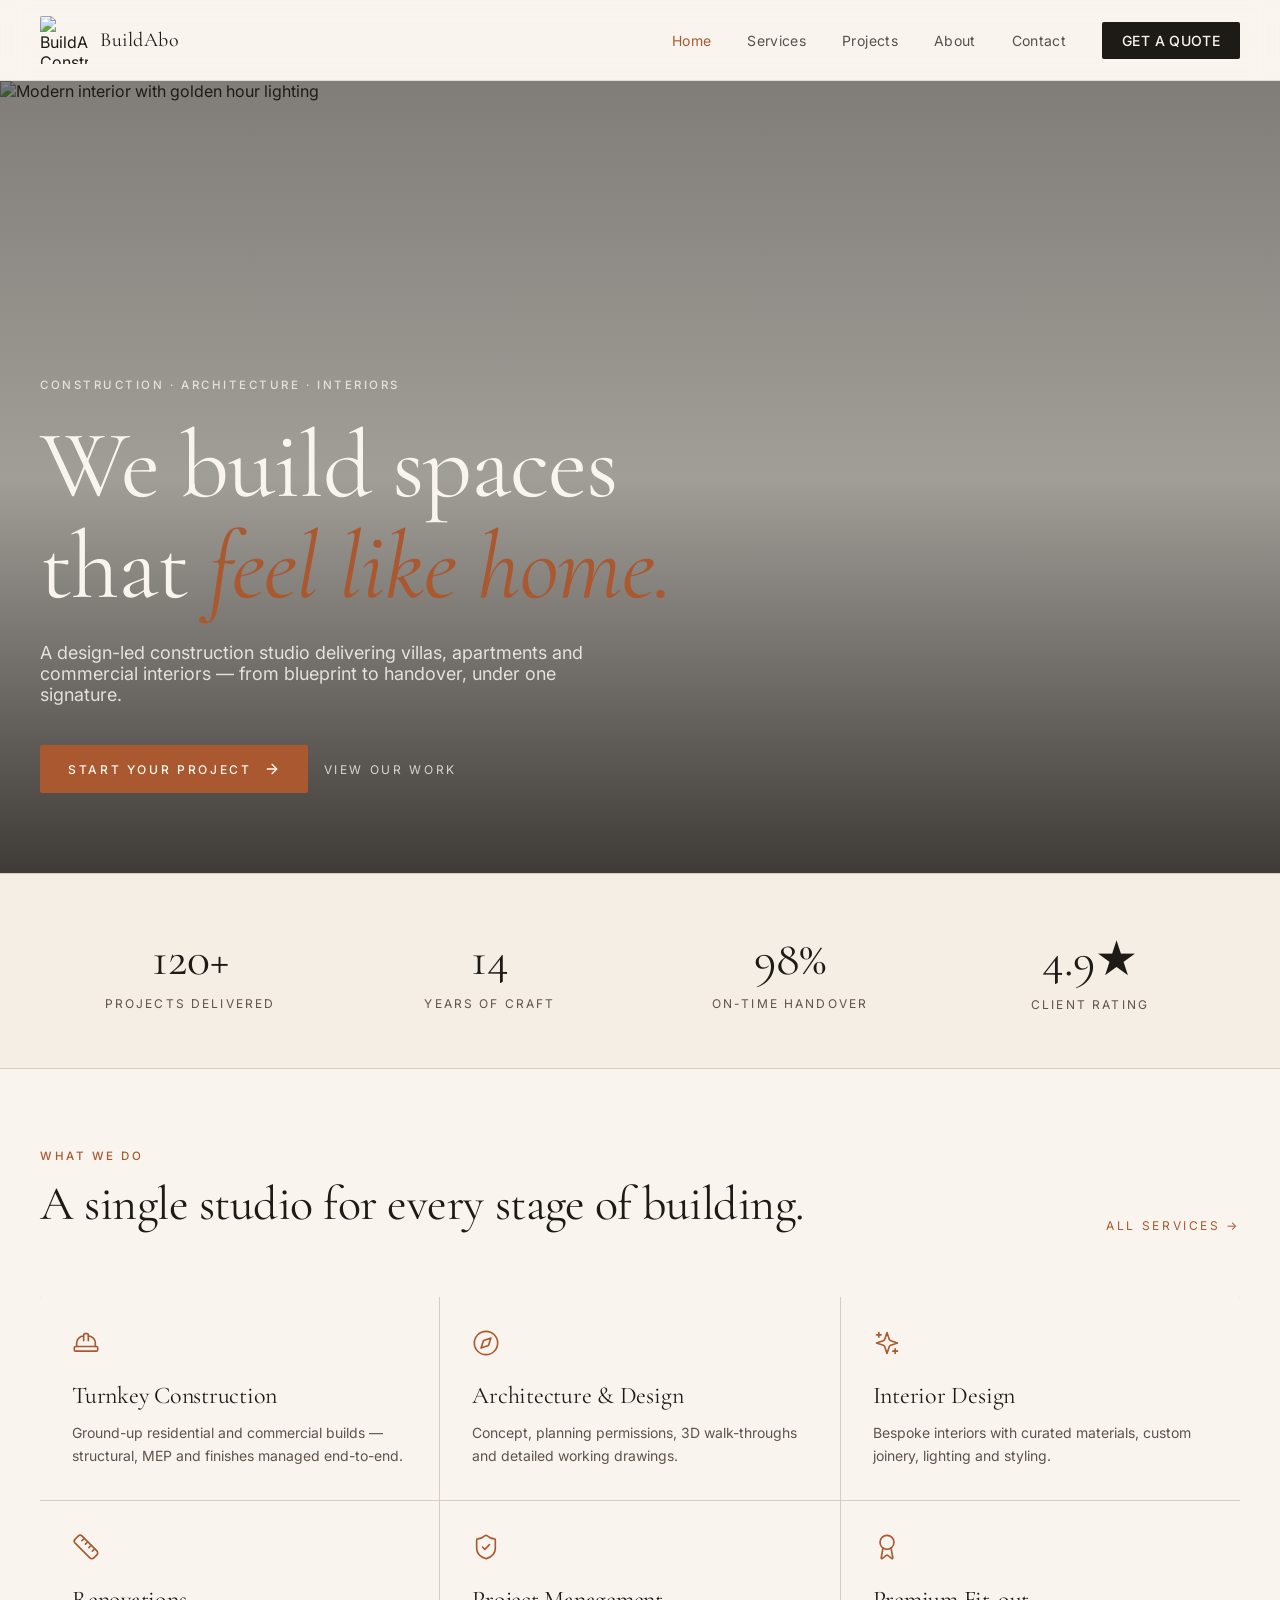
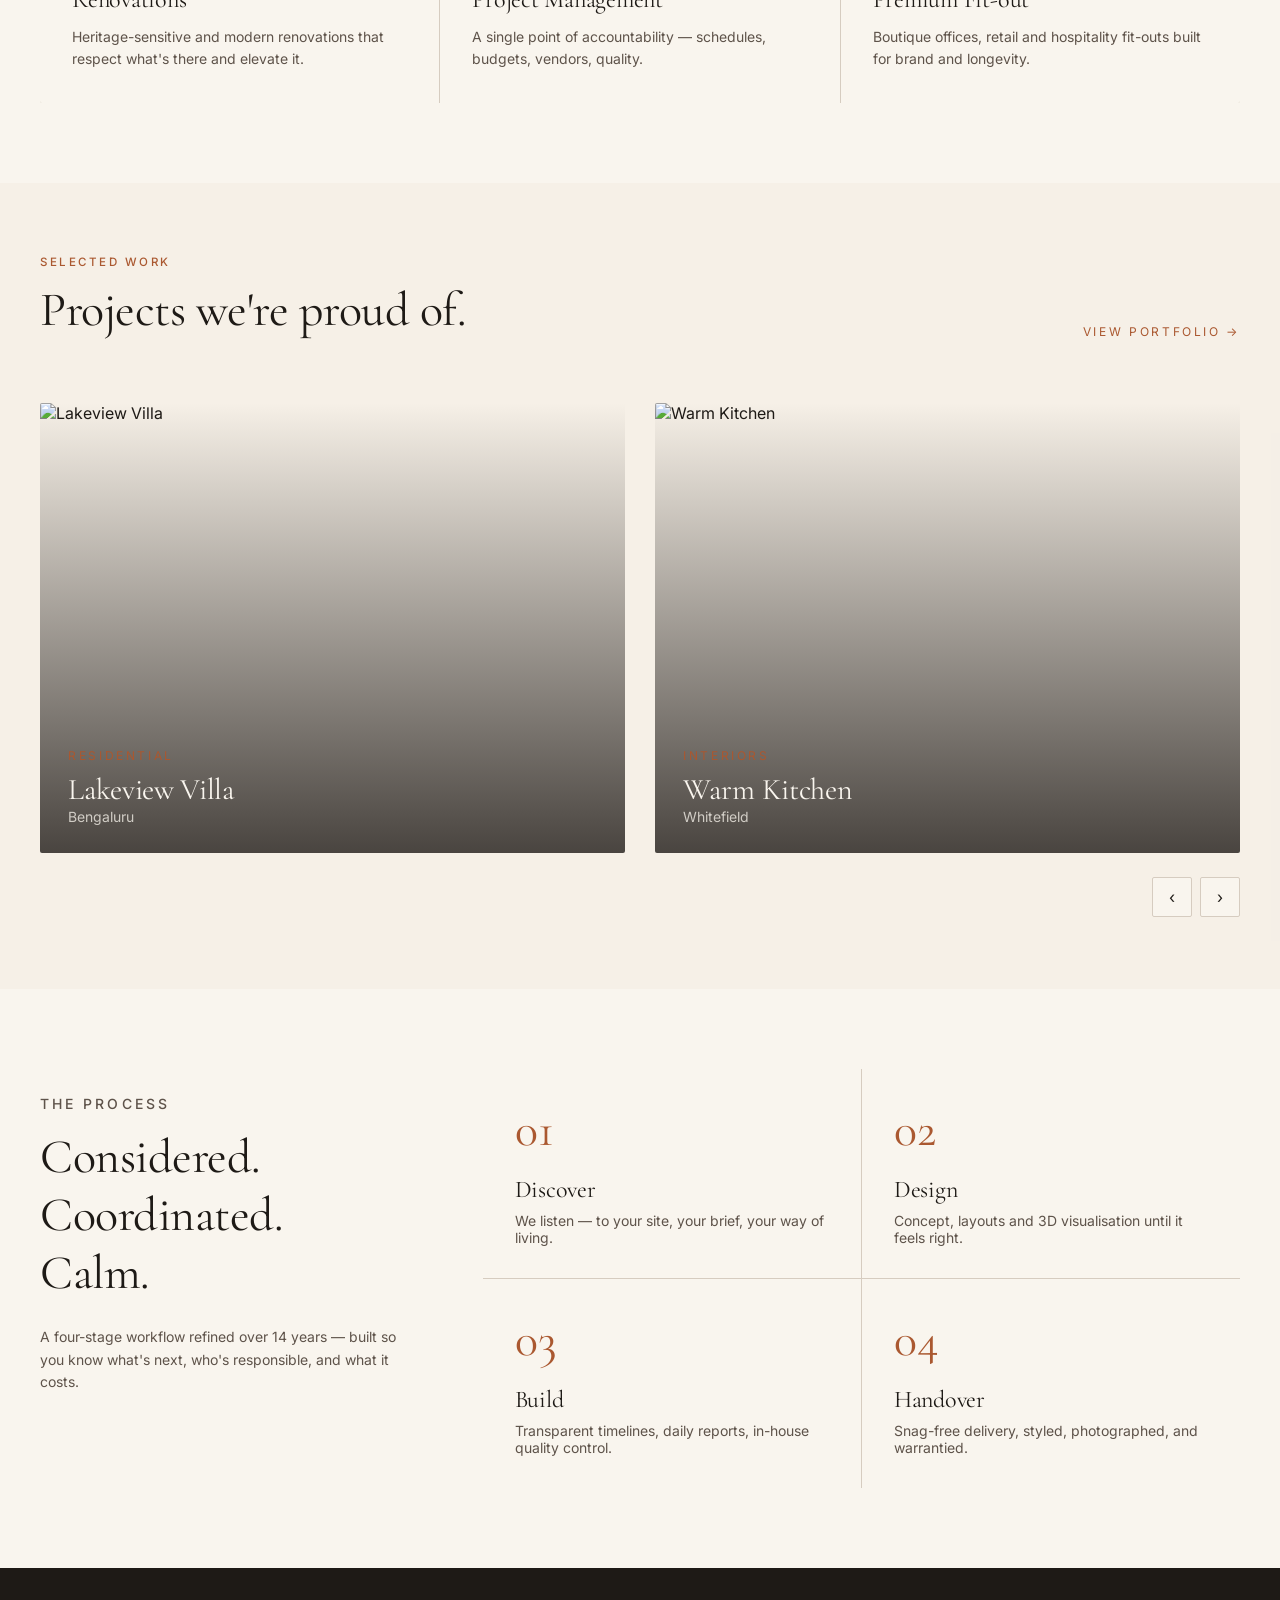
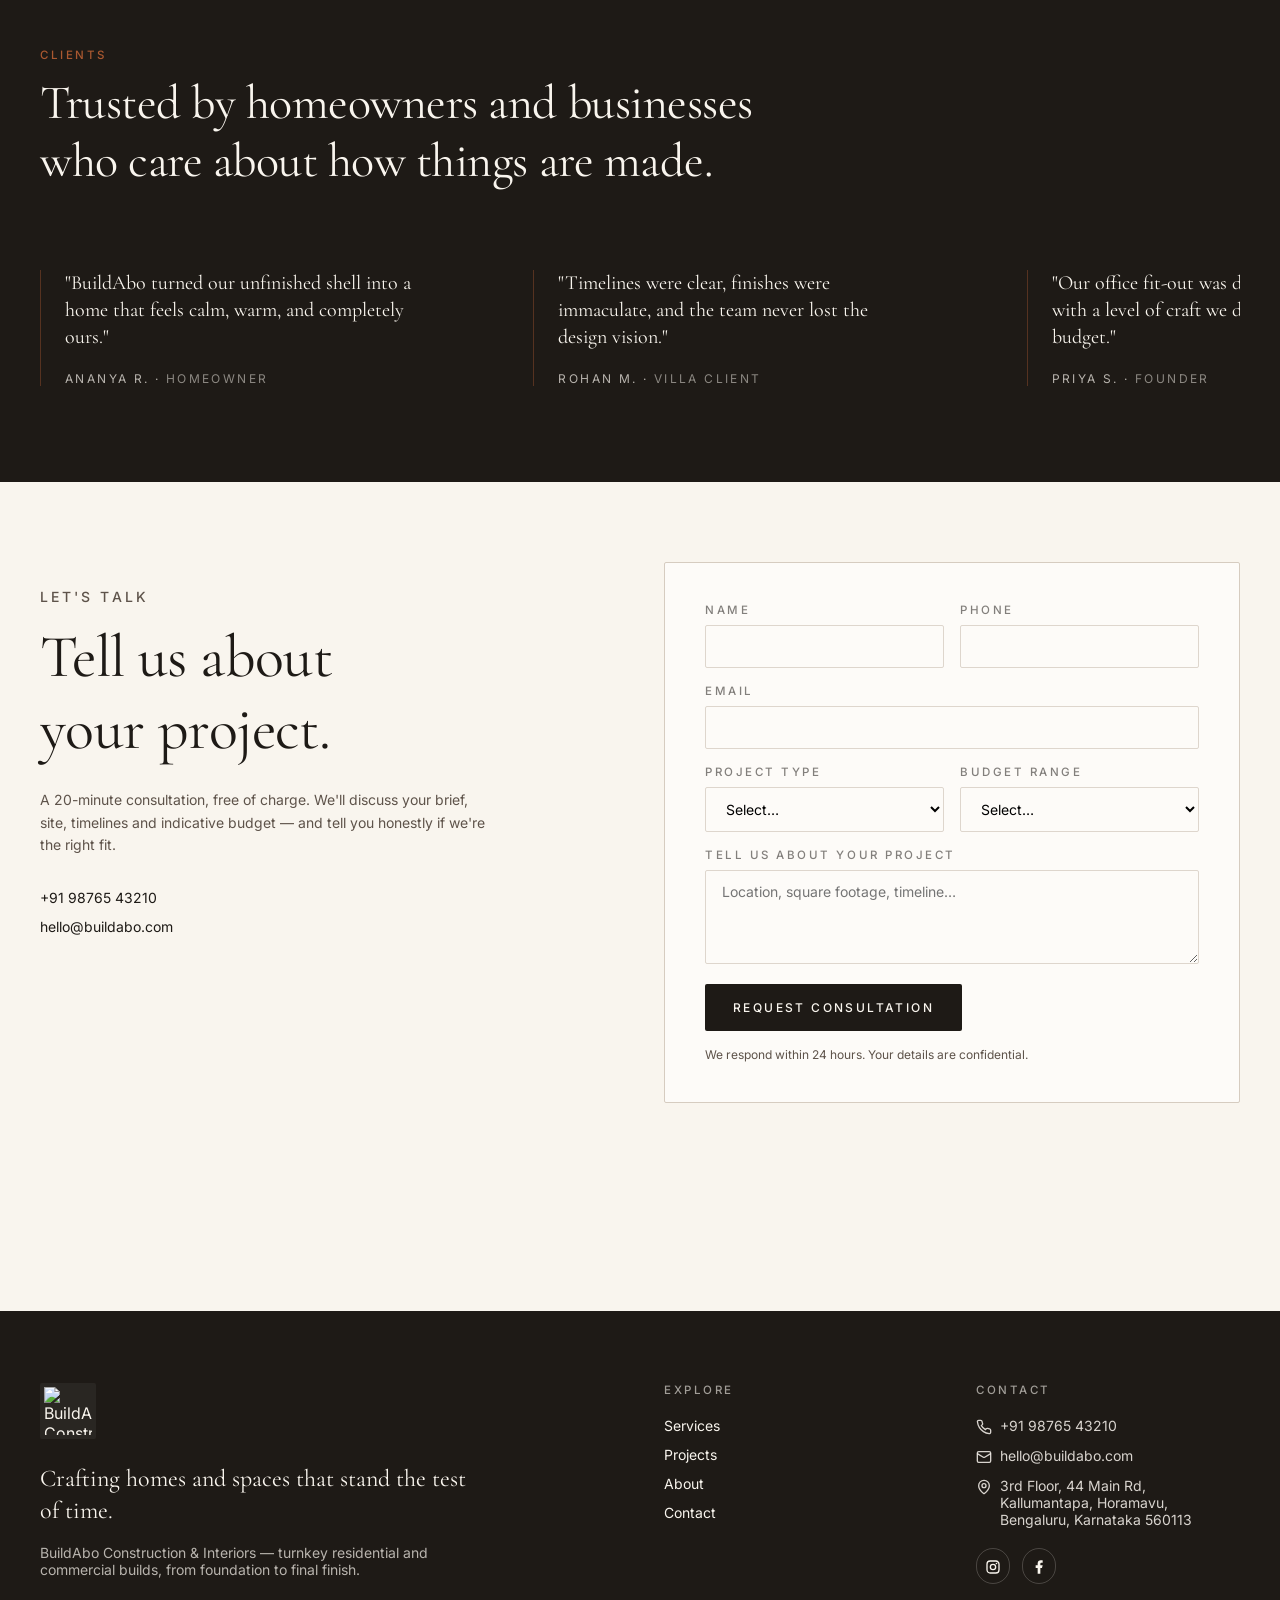
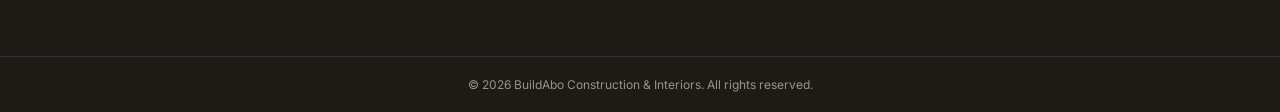
==== index.html @ c75fe8bf "first commit" ====
<!DOCTYPE html>
<html lang="en">
  <head>
    <meta charset="UTF-8" />
    <meta name="viewport" content="width=device-width, initial-scale=1.0" />
    <title>BuildAbo — Construction & Interior Design Studio</title>
    <meta
      name="description"
      content="BuildAbo designs and builds residential and commercial spaces end-to-end — architecture, construction, and interiors delivered on time, on budget."
    />
    <link rel="stylesheet" href="styles.css" />
  </head>
  <body>
    <div class="page">
      <div id="site-header"></div>

      <main class="main">
        <section class="hero">
          <img
            class="hero-img"
            src="assets/hero-interior.jpg"
            alt="Modern interior with golden hour lighting"
            width="1920"
            height="1080"
          />
          <div class="hero-overlay"></div>
          <div class="container hero-content">
            <p class="eyebrow">Construction · Architecture · Interiors</p>
            <h1>
              We build spaces<br />
              that <em>feel like home.</em>
            </h1>
            <p class="hero-lead">
              A design-led construction studio delivering villas, apartments and
              commercial interiors — from blueprint to handover, under one
              signature.
            </p>
            <div class="hero-actions">
              <a href="contact.html" class="btn-accent">
                Start your project
                <svg class="icon-arrow" viewBox="0 0 24 24" fill="none" stroke="currentColor" stroke-width="2" stroke-linecap="round" stroke-linejoin="round">
                  <path d="M5 12h14"></path>
                  <path d="m12 5 7 7-7 7"></path>
                </svg>
              </a>
              <a href="projects.html" class="link-ghost">View our work</a>
            </div>
          </div>
        </section>

        <section class="trust">
          <div class="container trust-grid">
            <div class="trust-item">
              <div class="trust-value">120+</div>
              <div class="trust-label">Projects delivered</div>
            </div>
            <div class="trust-item">
              <div class="trust-value">14</div>
              <div class="trust-label">Years of craft</div>
            </div>
            <div class="trust-item">
              <div class="trust-value">98%</div>
              <div class="trust-label">On-time handover</div>
            </div>
            <div class="trust-item">
              <div class="trust-value">4.9★</div>
              <div class="trust-label">Client rating</div>
            </div>
          </div>
        </section>

        <section class="section" id="services">
          <div class="container">
            <div class="section-head">
              <div>
                <p class="eyebrow">What we do</p>
                <h2>A single studio for every stage of building.</h2>
              </div>
              <a href="services.html" class="link-accent">All services →</a>
            </div>

            <div class="services-grid">
              <div class="service-card">
                <svg viewBox="0 0 24 24" fill="none" stroke="currentColor" stroke-linecap="round" stroke-linejoin="round"><path d="M2 18a1 1 0 0 0 1 1h18a1 1 0 0 0 1-1v-2a1 1 0 0 0-1-1H3a1 1 0 0 0-1 1v2z"/><path d="M10 10V5a1 1 0 0 1 1-1h2a1 1 0 0 1 1 1v5"/><path d="M4 15v-3a6 6 0 0 1 6-6h0"/><path d="M14 6h0a6 6 0 0 1 6 6v3"/></svg>
                <h3>Turnkey Construction</h3>
                <p>Ground-up residential and commercial builds — structural, MEP and finishes managed end-to-end.</p>
              </div>
              <div class="service-card">
                <svg viewBox="0 0 24 24" fill="none" stroke="currentColor" stroke-linecap="round" stroke-linejoin="round"><circle cx="12" cy="12" r="10"/><polygon points="16.24 7.76 14.12 14.12 7.76 16.24 9.88 9.88 16.24 7.76"/></svg>
                <h3>Architecture & Design</h3>
                <p>Concept, planning permissions, 3D walk-throughs and detailed working drawings.</p>
              </div>
              <div class="service-card">
                <svg viewBox="0 0 24 24" fill="none" stroke="currentColor" stroke-linecap="round" stroke-linejoin="round"><path d="m12 3-1.912 5.813a2 2 0 0 1-1.275 1.275L3 12l5.813 1.912a2 2 0 0 1 1.275 1.275L12 21l1.912-5.813a2 2 0 0 1 1.275-1.275L21 12l-5.813-1.912a2 2 0 0 1-1.275-1.275L12 3Z"/><path d="M5 3v4"/><path d="M19 17v4"/><path d="M3 5h4"/><path d="M17 19h4"/></svg>
                <h3>Interior Design</h3>
                <p>Bespoke interiors with curated materials, custom joinery, lighting and styling.</p>
              </div>
              <div class="service-card">
                <svg viewBox="0 0 24 24" fill="none" stroke="currentColor" stroke-linecap="round" stroke-linejoin="round"><path d="M21.3 15.3a2.4 2.4 0 0 1 0 3.4l-2.6 2.6a2.4 2.4 0 0 1-3.4 0L2.7 8.7a2.41 2.41 0 0 1 0-3.4l2.6-2.6a2.41 2.41 0 0 1 3.4 0Z"/><path d="m14.5 12.5 2-2"/><path d="m11.5 9.5 2-2"/><path d="m8.5 6.5 2-2"/><path d="m17.5 15.5 2-2"/></svg>
                <h3>Renovations</h3>
                <p>Heritage-sensitive and modern renovations that respect what's there and elevate it.</p>
              </div>
              <div class="service-card">
                <svg viewBox="0 0 24 24" fill="none" stroke="currentColor" stroke-linecap="round" stroke-linejoin="round"><path d="M20 13c0 5-3.5 7.5-7.66 8.95a1 1 0 0 1-.67-.01C7.5 20.5 4 18 4 13V6a1 1 0 0 1 1-1c2 0 4.5-1.2 6.24-2.72a1.17 1.17 0 0 1 1.52 0C14.51 3.81 17 5 19 5a1 1 0 0 1 1 1z"/><path d="m9 12 2 2 4-4"/></svg>
                <h3>Project Management</h3>
                <p>A single point of accountability — schedules, budgets, vendors, quality.</p>
              </div>
              <div class="service-card">
                <svg viewBox="0 0 24 24" fill="none" stroke="currentColor" stroke-linecap="round" stroke-linejoin="round"><path d="m15.477 12.89 1.515 8.526a.5.5 0 0 1-.81.47l-3.58-2.687a1 1 0 0 0-1.197 0l-3.586 2.686a.5.5 0 0 1-.81-.469l1.514-8.526"/><circle cx="12" cy="8" r="6"/></svg>
                <h3>Premium Fit-out</h3>
                <p>Boutique offices, retail and hospitality fit-outs built for brand and longevity.</p>
              </div>
            </div>
          </div>
        </section>

        <section class="projects" id="projects">
          <div class="container">
            <div class="section-head">
              <div>
                <p class="eyebrow">Selected work</p>
                <h2>Projects we're proud of.</h2>
              </div>
              <a href="projects.html" class="link-accent">View portfolio →</a>
            </div>
            <div class="projects-track-wrap">
              <div class="projects-track" id="projectsTrack"></div>
              <div class="carousel-nav">
                <button class="carousel-btn" id="projectsPrev" aria-label="Previous project">‹</button>
                <button class="carousel-btn" id="projectsNext" aria-label="Next project">›</button>
              </div>
            </div>
          </div>
        </section>

        <section class="section" id="process">
          <div class="container process-grid">
            <div class="process-copy">
              <p class="eyebrow">The process</p>
              <h2>Considered.<br />Coordinated.<br />Calm.</h2>
              <p>
                A four-stage workflow refined over 14 years — built so you know
                what's next, who's responsible, and what it costs.
              </p>
            </div>
            <div class="process-steps">
              <div class="process-step"><div class="n">01</div><h3>Discover</h3><p>We listen — to your site, your brief, your way of living.</p></div>
              <div class="process-step"><div class="n">02</div><h3>Design</h3><p>Concept, layouts and 3D visualisation until it feels right.</p></div>
              <div class="process-step"><div class="n">03</div><h3>Build</h3><p>Transparent timelines, daily reports, in-house quality control.</p></div>
              <div class="process-step"><div class="n">04</div><h3>Handover</h3><p>Snag-free delivery, styled, photographed, and warrantied.</p></div>
            </div>
          </div>
        </section>

        <section class="testimonials">
          <div class="container">
            <p class="eyebrow">Clients</p>
            <h2>Trusted by homeowners and businesses who care about how things are made.</h2>
            <div class="testimonials-track" id="testimonialsTrack"></div>
          </div>
        </section>

        <section class="section" id="contact">
          <div class="container cta-grid">
            <div class="cta-copy">
              <p class="eyebrow">Let's talk</p>
              <h2>Tell us about<br />your project.</h2>
              <p>
                A 20-minute consultation, free of charge. We'll discuss your brief,
                site, timelines and indicative budget — and tell you honestly if
                we're the right fit.
              </p>
              <div class="cta-contacts">
                <a href="tel:+919876543210">+91 98765 43210</a>
                <a href="mailto:hello@buildabo.com">hello@buildabo.com</a>
              </div>
            </div>
            <div class="form-card">
              <div id="formSuccess" class="form-success hidden">
                <svg viewBox="0 0 24 24" fill="none" stroke="currentColor" stroke-width="2" stroke-linecap="round" stroke-linejoin="round"><path d="M20 6 9 17l-5-5"/></svg>
                <h3>Thank you</h3>
                <p>We've received your enquiry. A project consultant will reach out within 24 hours.</p>
              </div>
              <form id="leadForm" class="lead-form">
                <div class="form-row two">
                  <div class="field"><label class="eyebrow" for="name">Name</label><input id="name" name="name" type="text" required /></div>
                  <div class="field"><label class="eyebrow" for="phone">Phone</label><input id="phone" name="phone" type="tel" required /></div>
                </div>
                <div class="field"><label class="eyebrow" for="email">Email</label><input id="email" name="email" type="email" required /></div>
                <div class="form-row two">
                  <div class="field">
                    <label class="eyebrow" for="projectType">Project type</label>
                    <select id="projectType" name="projectType">
                      <option value="">Select…</option>
                      <option>Residential build</option>
                      <option>Interior design</option>
                      <option>Renovation</option>
                      <option>Commercial fit-out</option>
                      <option>Other</option>
                    </select>
                  </div>
                  <div class="field">
                    <label class="eyebrow" for="budget">Budget range</label>
                    <select id="budget" name="budget">
                      <option value="">Select…</option>
                      <option>Under ₹10L</option>
                      <option>₹10L – ₹50L</option>
                      <option>₹50L – ₹1Cr</option>
                      <option>₹1Cr+</option>
                    </select>
                  </div>
                </div>
                <div class="field">
                  <label class="eyebrow" for="message">Tell us about your project</label>
                  <textarea id="message" name="message" rows="4" placeholder="Location, square footage, timeline…"></textarea>
                </div>
                <button type="submit" class="btn-primary" id="submitBtn" style="padding: 1rem 1.75rem; letter-spacing: 0.2em; align-self: flex-start;">
                  Request Consultation
                </button>
                <p class="form-note">We respond within 24 hours. Your details are confidential.</p>
              </form>
            </div>
          </div>
        </section>
      </main>

      <div id="site-footer"></div>
    </div>

    <div class="popup-backdrop hidden" id="signupPopup" role="dialog" aria-modal="true">
      <div class="popup">
        <button class="popup-close" id="popupClose" aria-label="Close">
          <svg width="20" height="20" viewBox="0 0 24 24" fill="none" stroke="currentColor" stroke-width="2"><path d="M18 6 6 18"/><path d="m6 6 12 12"/></svg>
        </button>
        <p class="eyebrow">FREE CONSULTATION</p>
        <h2>Build your dream home with us.</h2>
        <p>Register today and receive a free 20-minute consultation with one of our design experts.</p>
        <form id="popupForm">
          <input type="text" name="name" placeholder="Your Name" required />
          <input type="email" name="email" placeholder="Email Address" required />
          <input type="tel" name="phone" placeholder="Phone Number" required />
          <button type="submit" class="btn-primary">Book Free Consultation</button>
        </form>
        <button class="popup-later" id="popupLater">Maybe Later</button>
      </div>
    </div>

    <script src="site.js"></script>
    <script src="script.js"></script>
  </body>
</html>
---- styles.css ----
@import url("https://fonts.googleapis.com/css2?family=Cormorant+Garamond:ital,wght@0,300;0,400;0,500;0,600;0,700;1,400&family=Inter:wght@300;400;500;600;700&display=swap");

:root {
  --font-display: "Cormorant Garamond", serif;
  --font-sans: "Inter", system-ui, sans-serif;
  --radius-sm: 2px;

  --background: oklch(0.97 0.01 80);
  --foreground: oklch(0.22 0.01 60);
  --card: oklch(0.99 0.005 80);
  --primary: oklch(0.22 0.01 60);
  --primary-foreground: oklch(0.97 0.01 80);
  --secondary: oklch(0.92 0.02 75);
  --muted-foreground: oklch(0.45 0.02 60);
  --accent: oklch(0.55 0.12 45);
  --accent-foreground: oklch(0.98 0.01 80);
  --border: oklch(0.85 0.02 70);
  --input: oklch(0.88 0.015 70);
  --ink: oklch(0.22 0.01 60);
}

*,
*::before,
*::after {
  box-sizing: border-box;
  border-color: var(--border);
}

html {
  scroll-behavior: smooth;
}

body {
  margin: 0;
  background: var(--background);
  color: var(--foreground);
  font-family: var(--font-sans);
  -webkit-font-smoothing: antialiased;
}

img {
  max-width: 100%;
  display: block;
}

a {
  color: inherit;
  text-decoration: none;
}

h1,
h2,
h3,
h4 {
  font-family: var(--font-display);
  font-weight: 400;
  letter-spacing: -0.01em;
  margin: 0;
}

p {
  margin: 0;
}

ul {
  margin: 0;
  padding: 0;
  list-style: none;
}

button,
input,
select,
textarea {
  font: inherit;
}

.page {
  display: flex;
  min-height: 100vh;
  flex-direction: column;
  background: var(--background);
}

.main {
  flex: 1;
}

.container {
  width: 100%;
  max-width: 80rem;
  margin-inline: auto;
  padding-inline: 1.5rem;
}

@media (min-width: 1024px) {
  .container {
    padding-inline: 2.5rem;
  }
}

.eyebrow {
  font-family: var(--font-sans);
  text-transform: uppercase;
  letter-spacing: 0.22em;
  font-size: 0.72rem;
  font-weight: 500;
  color: var(--accent);
  margin: 0;
}

/* Header */
.site-header {
  position: sticky;
  top: 0;
  z-index: 50;
  border-bottom: 1px solid color-mix(in oklch, var(--border) 60%, transparent);
  background: color-mix(in oklch, var(--background) 85%, transparent);
  backdrop-filter: blur(12px);
}

.header-inner {
  display: flex;
  align-items: center;
  justify-content: space-between;
  padding-block: 1rem;
}

.brand {
  display: flex;
  align-items: center;
  gap: 0.75rem;
}

.brand img {
  height: 3rem;
  width: 3rem;
  border-radius: var(--radius-sm);
  object-fit: cover;
}

.brand span {
  font-family: var(--font-display);
  font-size: 1.25rem;
  letter-spacing: 0.025em;
}

.nav-desktop {
  display: none;
  align-items: center;
  gap: 2.25rem;
}

.nav-desktop a {
  font-size: 0.875rem;
  letter-spacing: 0.025em;
  color: color-mix(in oklch, var(--foreground) 75%, transparent);
  transition: color 0.2s;
}

.nav-desktop a:hover {
  color: var(--accent);
}

.btn-primary {
  display: inline-flex;
  align-items: center;
  justify-content: center;
  gap: 0.75rem;
  border: 0;
  border-radius: var(--radius-sm);
  background: var(--primary);
  color: var(--primary-foreground) !important;
  padding: 0.625rem 1.25rem;
  font-size: 0.75rem;
  font-weight: 500;
  text-transform: uppercase;
  letter-spacing: 0.18em;
  cursor: pointer;
  transition: background 0.2s, color 0.2s;
}

.btn-primary:hover {
  background: var(--accent);
  color: var(--accent-foreground) !important;
}

.nav-desktop a.btn-primary {
  color: var(--primary-foreground);
}

.nav-desktop a.btn-primary:hover {
  color: var(--accent-foreground);
}

.btn-accent {
  display: inline-flex;
  align-items: center;
  gap: 0.75rem;
  border: 0;
  border-radius: var(--radius-sm);
  background: var(--accent);
  color: var(--accent-foreground);
  padding: 1rem 1.75rem;
  font-size: 0.75rem;
  font-weight: 500;
  text-transform: uppercase;
  letter-spacing: 0.22em;
  cursor: pointer;
  transition: background 0.2s, color 0.2s, transform 0.2s;
}

.btn-accent:hover {
  background: var(--background);
  color: var(--ink);
}

.btn-accent:hover .icon-arrow {
  transform: translateX(4px);
}

.menu-toggle {
  display: inline-flex;
  background: none;
  border: 0;
  padding: 0.25rem;
  cursor: pointer;
  color: var(--foreground);
}

.mobile-nav {
  display: none;
  border-top: 1px solid var(--border);
  background: var(--background);
}

.mobile-nav.open {
  display: block;
}

.mobile-nav-inner {
  display: flex;
  flex-direction: column;
  gap: 0.5rem;
  padding: 1rem 1.5rem;
}

.mobile-nav a {
  padding-block: 0.5rem;
  font-size: 0.875rem;
}

.mobile-nav .btn-primary {
  margin-top: 0.5rem;
  padding: 0.75rem 1.25rem;
  text-align: center;
}

@media (min-width: 768px) {
  .nav-desktop {
    display: flex;
  }

  .menu-toggle {
    display: none;
  }

  .mobile-nav,
  .mobile-nav.open {
    display: none;
  }
}

/* Hero */
.hero {
  position: relative;
  isolation: isolate;
  overflow: hidden;
}

.hero-img {
  position: absolute;
  inset: 0;
  width: 100%;
  height: 100%;
  object-fit: cover;
}

.hero-overlay {
  position: absolute;
  inset: 0;
  background: linear-gradient(
    to bottom,
    color-mix(in oklch, var(--ink) 55%, transparent),
    color-mix(in oklch, var(--ink) 40%, transparent),
    color-mix(in oklch, var(--ink) 85%, transparent)
  );
}

.hero-content {
  position: relative;
  display: flex;
  min-height: 88vh;
  flex-direction: column;
  justify-content: flex-end;
  padding-top: 10rem;
  padding-bottom: 5rem;
}

.hero .eyebrow {
  color: color-mix(in oklch, var(--primary-foreground) 80%, transparent);
}

.hero h1 {
  margin-top: 1.5rem;
  max-width: 56rem;
  font-size: clamp(3rem, 8vw, 6rem);
  line-height: 1.05;
  color: var(--primary-foreground);
}

.hero h1 em {
  font-style: italic;
  color: var(--accent);
}

.hero-lead {
  margin-top: 1.5rem;
  max-width: 36rem;
  font-size: clamp(1rem, 2vw, 1.125rem);
  color: color-mix(in oklch, var(--primary-foreground) 85%, transparent);
}

.hero-actions {
  margin-top: 2.5rem;
  display: flex;
  flex-wrap: wrap;
  align-items: center;
  gap: 1rem;
}

.link-ghost {
  font-size: 0.75rem;
  text-transform: uppercase;
  letter-spacing: 0.22em;
  color: color-mix(in oklch, var(--primary-foreground) 80%, transparent);
  text-underline-offset: 4px;
}

.link-ghost:hover {
  color: var(--accent);
  text-decoration: underline;
}

.icon-arrow {
  width: 1rem;
  height: 1rem;
  transition: transform 0.2s;
}

/* Trust */
.trust {
  border-block: 1px solid var(--border);
  background: color-mix(in oklch, var(--secondary) 40%, transparent);
}

.trust-grid {
  display: grid;
  grid-template-columns: repeat(2, 1fr);
  gap: 2rem 0;
  padding-block: 3.5rem;
}

.trust-item {
  text-align: center;
}

.trust-value {
  font-family: var(--font-display);
  font-size: clamp(2.25rem, 4vw, 3rem);
}

.trust-label {
  margin-top: 0.5rem;
  font-size: 0.75rem;
  text-transform: uppercase;
  letter-spacing: 0.18em;
  color: var(--muted-foreground);
}

@media (min-width: 768px) {
  .trust-grid {
    grid-template-columns: repeat(4, 1fr);
  }
}

/* Sections shared */
.section {
  padding-block: 5rem;
}

.section-head {
  display: flex;
  flex-direction: column;
  align-items: flex-start;
  justify-content: space-between;
  gap: 1.5rem;
}

.section-head h2 {
  margin-top: 0.75rem;
  font-size: clamp(2.25rem, 4vw, 3rem);
}

.link-accent {
  font-size: 0.75rem;
  text-transform: uppercase;
  letter-spacing: 0.22em;
  color: var(--accent);
}

.link-accent:hover {
  text-decoration: underline;
}

@media (min-width: 768px) {
  .section-head {
    flex-direction: row;
    align-items: flex-end;
  }
}

/* Services */
.services-grid {
  margin-top: 4rem;
  display: grid;
  gap: 1px;
  overflow: hidden;
  border-radius: var(--radius-sm);
  background: var(--border);
}

.service-card {
  background: var(--background);
  padding: 2rem;
  transition: background 0.2s;
}

.service-card:hover {
  background: var(--card);
}

.service-card svg {
  width: 1.75rem;
  height: 1.75rem;
  color: var(--accent);
  stroke-width: 1.4;
}

.service-card h3 {
  margin-top: 1.25rem;
  font-size: 1.5rem;
}

.service-card p {
  margin-top: 0.75rem;
  font-size: 0.875rem;
  line-height: 1.625;
  color: var(--muted-foreground);
}

@media (min-width: 768px) {
  .services-grid {
    grid-template-columns: repeat(2, 1fr);
  }
}

@media (min-width: 1024px) {
  .services-grid {
    grid-template-columns: repeat(3, 1fr);
  }
}

/* Projects */
.projects {
  background: color-mix(in oklch, var(--secondary) 30%, transparent);
  padding-block: 4.5rem;
}

.projects-track-wrap {
  position: relative;
  margin-top: 4rem;
}

.projects-track {
  display: flex;
  gap: 1.875rem;
  overflow-x: auto;
  scroll-snap-type: x mandatory;
  scrollbar-width: none;
  -webkit-overflow-scrolling: touch;
}

.projects-track::-webkit-scrollbar {
  display: none;
}

.project-card {
  position: relative;
  flex: 0 0 100%;
  overflow: hidden;
  border-radius: var(--radius-sm);
  scroll-snap-align: start;
}

.project-card img {
  width: 100%;
  height: 23rem;
  object-fit: cover;
  transition: transform 0.7s;
}

.project-card:hover img {
  transform: scale(1.05);
}

.project-card-overlay {
  position: absolute;
  inset: 0;
  background: linear-gradient(
    to top,
    color-mix(in oklch, var(--ink) 80%, transparent),
    transparent
  );
}

.project-card-meta {
  position: absolute;
  inset: auto 0 0 0;
  padding: 1.75rem;
}

.project-card-meta .cat {
  font-size: 0.75rem;
  text-transform: uppercase;
  letter-spacing: 0.22em;
  color: var(--accent);
}

.project-card-meta h3 {
  margin-top: 0.5rem;
  font-size: 1.875rem;
  color: var(--primary-foreground);
}

.project-card-meta p {
  font-size: 0.875rem;
  color: color-mix(in oklch, var(--primary-foreground) 75%, transparent);
}

.carousel-nav {
  display: flex;
  justify-content: flex-end;
  gap: 0.5rem;
  margin-top: 1.5rem;
}

.carousel-btn {
  width: 2.5rem;
  height: 2.5rem;
  border: 1px solid var(--border);
  border-radius: var(--radius-sm);
  background: var(--background);
  cursor: pointer;
  color: var(--foreground);
}

.carousel-btn:hover {
  border-color: var(--accent);
  color: var(--accent);
}

@media (min-width: 768px) {
  .project-card {
    flex-basis: calc(50% - 0.9375rem);
  }

  .project-card img {
    height: 28.125rem;
  }
}

/* Process */
.process-grid {
  display: grid;
  gap: 4rem;
}

.process-copy h2 {
  margin-top: 0.75rem;
  font-size: clamp(2.25rem, 4vw, 3rem);
}

.process-copy p {
  margin-top: 1.5rem;
  max-width: 28rem;
  font-size: 0.875rem;
  line-height: 1.625;
  color: var(--muted-foreground);
}

.process-steps {
  display: grid;
  gap: 1px;
  background: var(--border);
}

.process-step {
  background: var(--background);
  padding: 2rem;
}

.process-step .n {
  font-family: var(--font-display);
  font-size: 3rem;
  color: var(--accent);
}

.process-step h3 {
  margin-top: 1rem;
  font-size: 1.5rem;
}

.process-step p {
  margin-top: 0.5rem;
  font-size: 0.875rem;
  color: var(--muted-foreground);
}

@media (min-width: 640px) {
  .process-steps {
    grid-template-columns: repeat(2, 1fr);
  }
}

@media (min-width: 1024px) {
  .process-grid {
    grid-template-columns: 1fr 2fr;
  }
}

/* Testimonials */
.testimonials {
  background: var(--primary);
  color: var(--primary-foreground);
  padding-block: 5rem;
}

.testimonials .eyebrow {
  color: var(--accent);
}

.testimonials h2 {
  margin-top: 0.75rem;
  max-width: 48rem;
  font-size: clamp(2.25rem, 4vw, 3rem);
}

.testimonials-track {
  margin-top: 4rem;
  display: flex;
  gap: 2.5rem;
  overflow-x: auto;
  scroll-snap-type: x mandatory;
  scrollbar-width: none;
}

.testimonials-track::-webkit-scrollbar {
  display: none;
}

.testimonial {
  flex: 0 0 100%;
  border-left: 1px solid color-mix(in oklch, var(--accent) 40%, transparent);
  padding-left: 1.5rem;
  scroll-snap-align: start;
}

.testimonial blockquote {
  margin: 0;
  font-family: var(--font-display);
  font-size: 1.25rem;
  line-height: 1.35;
}

.testimonial figcaption {
  margin-top: 1.25rem;
  font-size: 0.75rem;
  text-transform: uppercase;
  letter-spacing: 0.2em;
  color: color-mix(in oklch, var(--primary-foreground) 70%, transparent);
}

.testimonial figcaption span {
  color: color-mix(in oklch, var(--primary-foreground) 50%, transparent);
}

@media (min-width: 768px) {
  .testimonial {
    flex-basis: calc(50% - 1.25rem);
  }
}

@media (min-width: 1024px) {
  .testimonial {
    flex-basis: calc(33.333% - 1.667rem);
  }
}

/* CTA / Form */
.cta-grid {
  display: grid;
  gap: 3rem;
}

.cta-copy h2 {
  margin-top: 0.75rem;
  font-size: clamp(3rem, 5vw, 3.75rem);
}

.cta-copy > p {
  margin-top: 1.5rem;
  max-width: 28rem;
  font-size: 0.875rem;
  line-height: 1.625;
  color: var(--muted-foreground);
}

.cta-contacts {
  margin-top: 2rem;
  display: flex;
  flex-direction: column;
  gap: 0.75rem;
  font-size: 0.875rem;
}

.cta-contacts a:hover {
  color: var(--accent);
}

.form-card {
  border: 1px solid var(--border);
  border-radius: var(--radius-sm);
  background: var(--card);
  padding: 2rem;
}

.lead-form {
  display: flex;
  flex-direction: column;
  gap: 1rem;
}

.form-row {
  display: grid;
  gap: 1rem;
}

.field label {
  display: block;
  color: color-mix(in oklch, var(--foreground) 55%, transparent);
}

.field input,
.field select,
.field textarea {
  margin-top: 0.5rem;
  width: 100%;
  border: 1px solid var(--input);
  border-radius: var(--radius-sm);
  background: var(--card);
  padding: 0.75rem 1rem;
  font-size: 0.875rem;
  outline: none;
  transition: border-color 0.2s;
}

.field input:focus,
.field select:focus,
.field textarea:focus {
  border-color: var(--accent);
}

.form-note {
  font-size: 0.75rem;
  color: var(--muted-foreground);
}

.form-success {
  border: 1px solid color-mix(in oklch, var(--accent) 30%, transparent);
  background: color-mix(in oklch, var(--accent) 5%, transparent);
  border-radius: var(--radius-sm);
  padding: 2rem;
  text-align: center;
}

.form-success svg {
  margin-inline: auto;
  width: 2.5rem;
  height: 2.5rem;
  color: var(--accent);
}

.form-success h3 {
  margin-top: 1rem;
  font-size: 1.5rem;
}

.form-success p {
  margin-top: 0.5rem;
  font-size: 0.875rem;
  color: var(--muted-foreground);
}

.hidden {
  display: none !important;
}

@media (min-width: 768px) {
  .form-row.two {
    grid-template-columns: repeat(2, 1fr);
  }

  .form-card {
    padding: 2.5rem;
  }
}

@media (min-width: 1024px) {
  .cta-grid {
    grid-template-columns: 1fr 1fr;
  }
}

/* Footer */
.site-footer {
  margin-top: 8rem;
  background: var(--primary);
  color: var(--primary-foreground);
}

.footer-grid {
  display: grid;
  gap: 3rem;
  padding-block: 4.5rem;
}

.footer-brand img {
  height: 3.5rem;
  width: 3.5rem;
  border-radius: var(--radius-sm);
  object-fit: cover;
  background: color-mix(in oklch, var(--primary-foreground) 5%, transparent);
  padding: 0.25rem;
}

.footer-brand .tagline {
  margin-top: 1.5rem;
  max-width: 28rem;
  font-family: var(--font-display);
  font-size: 1.5rem;
  line-height: 1.35;
}

.footer-brand .desc {
  margin-top: 1rem;
  max-width: 28rem;
  font-size: 0.875rem;
  color: color-mix(in oklch, var(--primary-foreground) 70%, transparent);
}

.footer-col .eyebrow {
  color: color-mix(in oklch, var(--primary-foreground) 60%, transparent);
}

.footer-col ul {
  margin-top: 1.25rem;
  display: flex;
  flex-direction: column;
  gap: 0.75rem;
  font-size: 0.875rem;
}

.footer-col a:hover {
  color: var(--accent);
}

.footer-contact li {
  display: flex;
  align-items: flex-start;
  gap: 0.5rem;
  color: color-mix(in oklch, var(--primary-foreground) 85%, transparent);
}

.footer-contact svg {
  margin-top: 0.125rem;
  width: 1rem;
  height: 1rem;
  flex-shrink: 0;
}

.socials {
  margin-top: 1.25rem;
  display: flex;
  gap: 0.75rem;
}

.socials a {
  display: inline-flex;
  border: 1px solid color-mix(in oklch, var(--primary-foreground) 20%, transparent);
  border-radius: 999px;
  padding: 0.5rem;
}

.socials a:hover {
  border-color: var(--accent);
  color: var(--accent);
}

.socials svg {
  width: 1rem;
  height: 1rem;
}

.footer-bottom {
  border-top: 1px solid color-mix(in oklch, var(--primary-foreground) 10%, transparent);
  padding: 1.25rem 1.5rem;
  text-align: center;
  font-size: 0.75rem;
  color: color-mix(in oklch, var(--primary-foreground) 55%, transparent);
}

@media (min-width: 768px) {
  .footer-grid {
    grid-template-columns: repeat(4, 1fr);
  }

  .footer-brand {
    grid-column: span 2;
  }
}

@media (min-width: 1024px) {
  .footer-bottom {
    padding-inline: 2.5rem;
  }
}

/* Signup popup */
.popup-backdrop {
  position: fixed;
  inset: 0;
  z-index: 999;
  display: flex;
  align-items: center;
  justify-content: center;
  background: rgb(0 0 0 / 0.6);
  backdrop-filter: blur(4px);
}

.popup {
  position: relative;
  width: 95%;
  max-width: 32rem;
  border-radius: 6px;
  background: white;
  padding: 2rem;
  box-shadow: 0 25px 50px -12px rgb(0 0 0 / 0.25);
}

.popup-close {
  position: absolute;
  right: 1rem;
  top: 1rem;
  border: 0;
  border-radius: 999px;
  background: transparent;
  padding: 0.5rem;
  cursor: pointer;
}

.popup-close:hover {
  background: #f3f4f6;
}

.popup h2 {
  margin-top: 0.75rem;
  font-size: 2.25rem;
}

.popup > p:not(.eyebrow) {
  margin-top: 1rem;
  color: var(--muted-foreground);
}

.popup form {
  margin-top: 2rem;
  display: flex;
  flex-direction: column;
  gap: 1rem;
}

.popup input {
  width: 100%;
  border: 1px solid var(--border);
  border-radius: var(--radius-sm);
  padding: 0.75rem 1rem;
}

.popup .btn-primary {
  width: 100%;
  padding: 1rem;
  color: white;
}

.popup-later {
  margin-top: 1.25rem;
  width: 100%;
  border: 0;
  background: none;
  font-size: 0.875rem;
  color: var(--muted-foreground);
  cursor: pointer;
}

.popup-later:hover {
  color: var(--accent);
}

/* Inner page heroes */
.page-hero {
  border-bottom: 1px solid var(--border);
  padding-block: 6rem;
}

.page-hero.soft {
  background: color-mix(in oklch, var(--secondary) 30%, transparent);
}

.page-hero h1 {
  margin-top: 1rem;
  max-width: 48rem;
  font-size: clamp(3rem, 7vw, 4.5rem);
}

.page-hero .lead {
  margin-top: 1.5rem;
  max-width: 42rem;
  font-size: 1rem;
  color: var(--muted-foreground);
}

/* Services page */
.services-detail-grid {
  display: grid;
  gap: 1px;
  background: var(--border);
}

.service-detail {
  background: var(--background);
  padding: 2.5rem;
}

.service-detail svg {
  width: 2rem;
  height: 2rem;
  color: var(--accent);
}

.service-detail h2 {
  margin-top: 1.5rem;
  font-size: 1.875rem;
}

.service-detail > p {
  margin-top: 0.75rem;
  font-size: 0.875rem;
  line-height: 1.625;
  color: var(--muted-foreground);
}

.service-detail ul {
  margin-top: 1.5rem;
  display: flex;
  flex-direction: column;
  gap: 0.5rem;
  font-size: 0.875rem;
}

.service-detail li {
  display: flex;
  gap: 0.5rem;
}

.service-detail li span {
  color: var(--accent);
}

@media (min-width: 768px) {
  .services-detail-grid {
    grid-template-columns: repeat(2, 1fr);
  }
}

.band-cta {
  background: var(--primary);
  color: var(--primary-foreground);
  padding-block: 5rem;
}

.band-cta-inner {
  display: flex;
  flex-direction: column;
  align-items: flex-start;
  justify-content: space-between;
  gap: 1.5rem;
}

.band-cta h2 {
  max-width: 36rem;
  font-size: clamp(2.25rem, 4vw, 3rem);
}

@media (min-width: 768px) {
  .band-cta-inner {
    flex-direction: row;
    align-items: center;
  }
}

/* Projects page */
.projects-grid {
  display: grid;
  gap: 2rem;
}

.projects-grid a {
  display: block;
}

.projects-grid .thumb {
  overflow: hidden;
  border-radius: var(--radius-sm);
}

.projects-grid img {
  width: 100%;
  height: 20rem;
  object-fit: cover;
  transition: transform 0.7s;
}

.projects-grid a:hover img {
  transform: scale(1.05);
}

.project-meta {
  margin-top: 1.25rem;
  display: flex;
  align-items: flex-start;
  justify-content: space-between;
  gap: 1rem;
}

.project-meta .cat {
  font-size: 0.75rem;
  text-transform: uppercase;
  letter-spacing: 0.22em;
  color: var(--accent);
}

.project-meta h2 {
  margin-top: 0.5rem;
  font-size: 1.5rem;
}

.project-meta .sub {
  font-size: 0.875rem;
  color: var(--muted-foreground);
}

.project-meta .year {
  font-size: 0.875rem;
  color: var(--muted-foreground);
}

.projects-footer {
  margin-top: 5rem;
  border-top: 1px solid var(--border);
  padding-top: 3rem;
  text-align: center;
}

.projects-footer h2 {
  font-size: clamp(1.875rem, 3vw, 2.25rem);
}

.projects-footer .btn-primary {
  margin-top: 1.5rem;
  padding: 1rem 1.75rem;
  letter-spacing: 0.22em;
}

@media (min-width: 768px) {
  .projects-grid {
    grid-template-columns: repeat(2, 1fr);
  }
}

@media (min-width: 1024px) {
  .projects-grid {
    grid-template-columns: repeat(3, 1fr);
  }
}

/* About page */
.about-hero-grid {
  display: grid;
  gap: 4rem;
}

.about-hero-grid .lead {
  max-width: 28rem;
  font-size: 1rem;
  line-height: 1.625;
  color: var(--muted-foreground);
}

.about-image {
  width: 100%;
  height: 30rem;
  border-radius: var(--radius-sm);
  object-fit: cover;
}

.values-grid {
  margin-top: 2rem;
  display: grid;
  gap: 1px;
  background: var(--border);
}

.value-card {
  background: var(--background);
  padding: 2rem;
}

.value-card h2 {
  font-size: 2.25rem;
  color: var(--accent);
}

.value-card p {
  margin-top: 1rem;
  font-size: 0.875rem;
  line-height: 1.625;
  color: var(--muted-foreground);
}

.promise {
  background: color-mix(in oklch, var(--secondary) 40%, transparent);
  padding-block: 4rem;
  text-align: center;
}

.promise h2 {
  margin-top: 1rem;
  max-width: 56rem;
  margin-inline: auto;
  font-size: clamp(2.25rem, 4vw, 3rem);
  line-height: 1.35;
}

.promise .btn-primary {
  margin-top: 2.5rem;
  padding: 1rem 1.75rem;
  letter-spacing: 0.22em;
}

@media (min-width: 768px) {
  .values-grid {
    grid-template-columns: repeat(3, 1fr);
  }
}

@media (min-width: 1024px) {
  .about-hero-grid {
    grid-template-columns: 1fr 1fr;
    align-items: end;
  }
}

/* Contact page */
.contact-grid {
  display: grid;
  gap: 4rem;
}

.contact-item {
  display: flex;
  gap: 1rem;
}

.contact-item svg {
  margin-top: 0.25rem;
  width: 1.25rem;
  height: 1.25rem;
  color: var(--accent);
  flex-shrink: 0;
}

.contact-item .value {
  margin-top: 0.25rem;
  font-family: var(--font-display);
  font-size: 1.5rem;
}

.contact-item a:hover {
  color: var(--accent);
}

.contact-side {
  display: flex;
  flex-direction: column;
  gap: 2rem;
}

.next-box {
  border: 1px solid var(--border);
  border-radius: var(--radius-sm);
  background: color-mix(in oklch, var(--secondary) 40%, transparent);
  padding: 1.5rem;
}

.next-box ol {
  margin-top: 1rem;
  display: flex;
  flex-direction: column;
  gap: 0.75rem;
  font-size: 0.875rem;
  color: var(--muted-foreground);
  padding: 0;
  list-style: none;
}

@media (min-width: 1024px) {
  .contact-grid {
    grid-template-columns: 1fr 1.4fr;
  }
}

/* Project detail */
.detail-hero img {
  width: 100%;
  height: 70vh;
  object-fit: cover;
}

.detail-facts {
  margin-top: 3rem;
  display: grid;
  gap: 1.5rem;
}

.detail-fact {
  border: 1px solid var(--border);
  border-radius: 8px;
  padding: 1.5rem;
}

.detail-fact h3 {
  font-family: var(--font-sans);
  font-size: 0.875rem;
  text-transform: uppercase;
  color: #6b7280;
  letter-spacing: 0.05em;
}

.detail-fact p {
  margin-top: 0.5rem;
  font-size: 1.25rem;
}

.detail-about {
  margin-top: 5rem;
  max-width: 56rem;
}

.detail-about h2 {
  font-size: 2.25rem;
}

.detail-about p {
  margin-top: 2rem;
  font-size: 1.125rem;
  line-height: 2.25rem;
  color: var(--muted-foreground);
}

.detail-gallery {
  margin-top: 6rem;
}

.detail-gallery h2 {
  margin-bottom: 2.5rem;
  font-size: 2.25rem;
}

.gallery-grid {
  display: grid;
  gap: 1.5rem;
}

.gallery-grid img {
  height: 20rem;
  width: 100%;
  border-radius: 8px;
  object-fit: cover;
  transition: transform 0.5s;
}

.gallery-grid img:hover {
  transform: scale(1.05);
}

.detail-cta {
  margin-top: 6rem;
  border-top: 1px solid var(--border);
  padding-top: 3rem;
  display: flex;
  flex-direction: column;
  align-items: flex-start;
  justify-content: space-between;
  gap: 1.5rem;
}

.detail-cta h2 {
  font-size: 2.25rem;
}

.detail-cta p {
  margin-top: 0.75rem;
  color: var(--muted-foreground);
}

.back-link {
  margin-top: 3rem;
  display: inline-block;
  color: var(--accent);
}

.back-link:hover {
  text-decoration: underline;
}

.lightbox {
  position: fixed;
  inset: 0;
  z-index: 50;
  display: flex;
  align-items: center;
  justify-content: center;
  background: rgb(0 0 0 / 0.9);
  padding: 2rem;
}

.lightbox img {
  max-width: 95%;
  max-height: 90vh;
  object-fit: contain;
  border-radius: 8px;
}

.lightbox-close {
  position: absolute;
  top: 1.5rem;
  right: 2rem;
  border: 0;
  background: none;
  color: white;
  font-size: 3rem;
  cursor: pointer;
  line-height: 1;
}

@media (min-width: 768px) {
  .detail-facts {
    grid-template-columns: repeat(3, 1fr);
  }

  .detail-cta {
    flex-direction: row;
    align-items: center;
  }

  .gallery-grid {
    grid-template-columns: repeat(2, 1fr);
  }
}

@media (min-width: 1024px) {
  .gallery-grid {
    grid-template-columns: repeat(3, 1fr);
  }
}

.loading-msg {
  text-align: center;
  padding: 2.5rem;
  color: var(--muted-foreground);
}
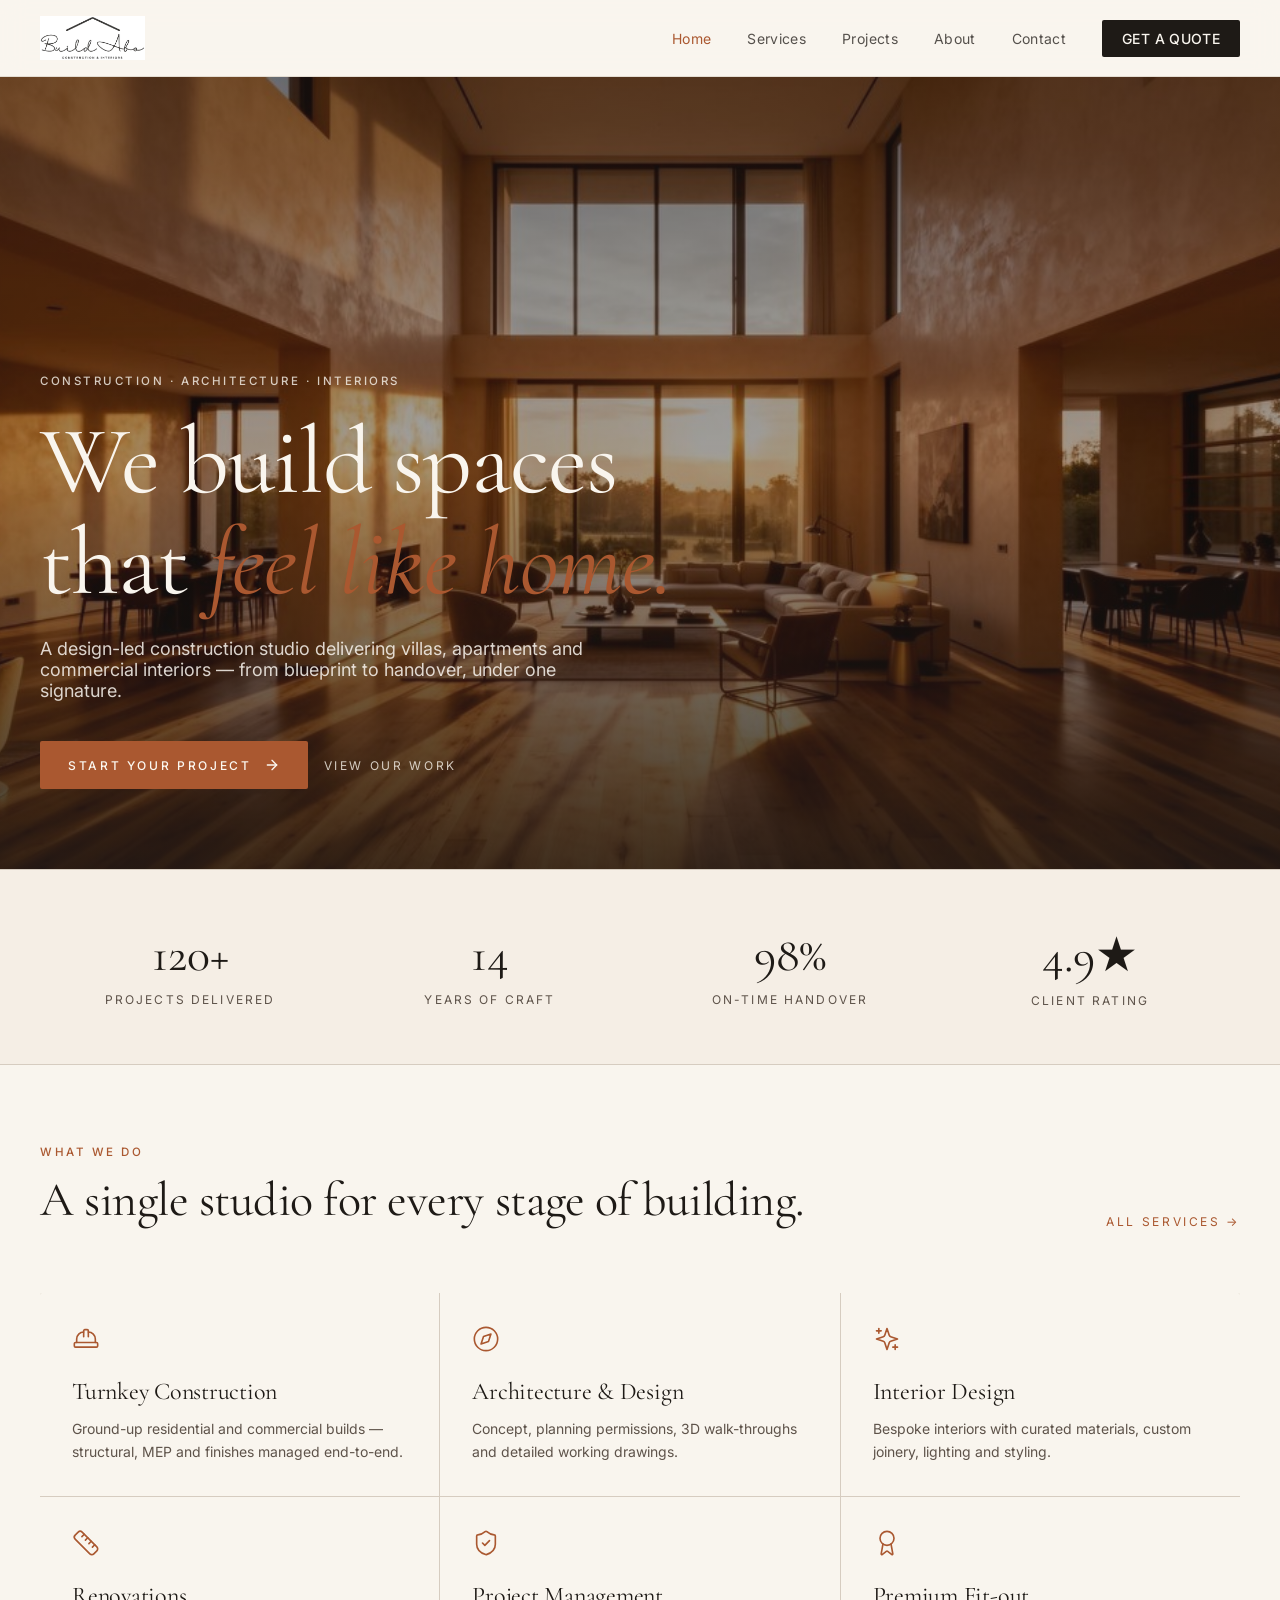
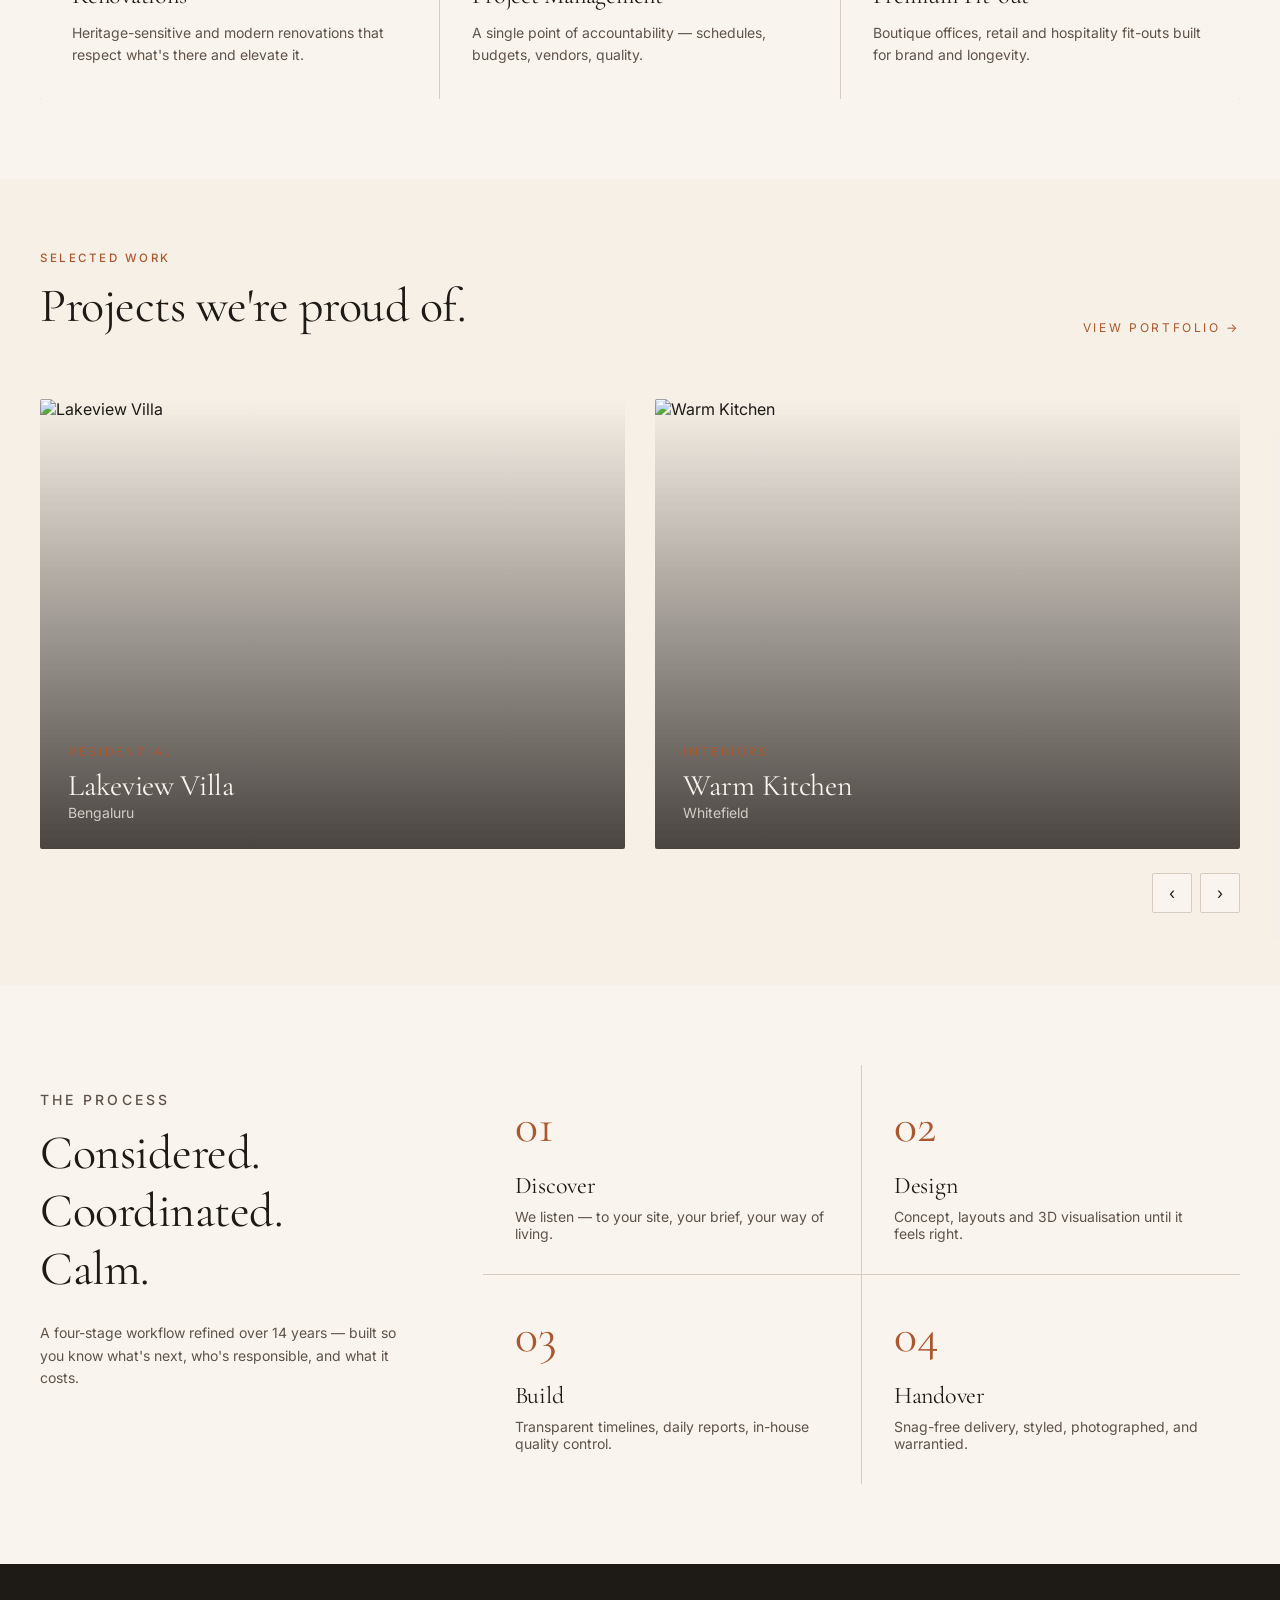
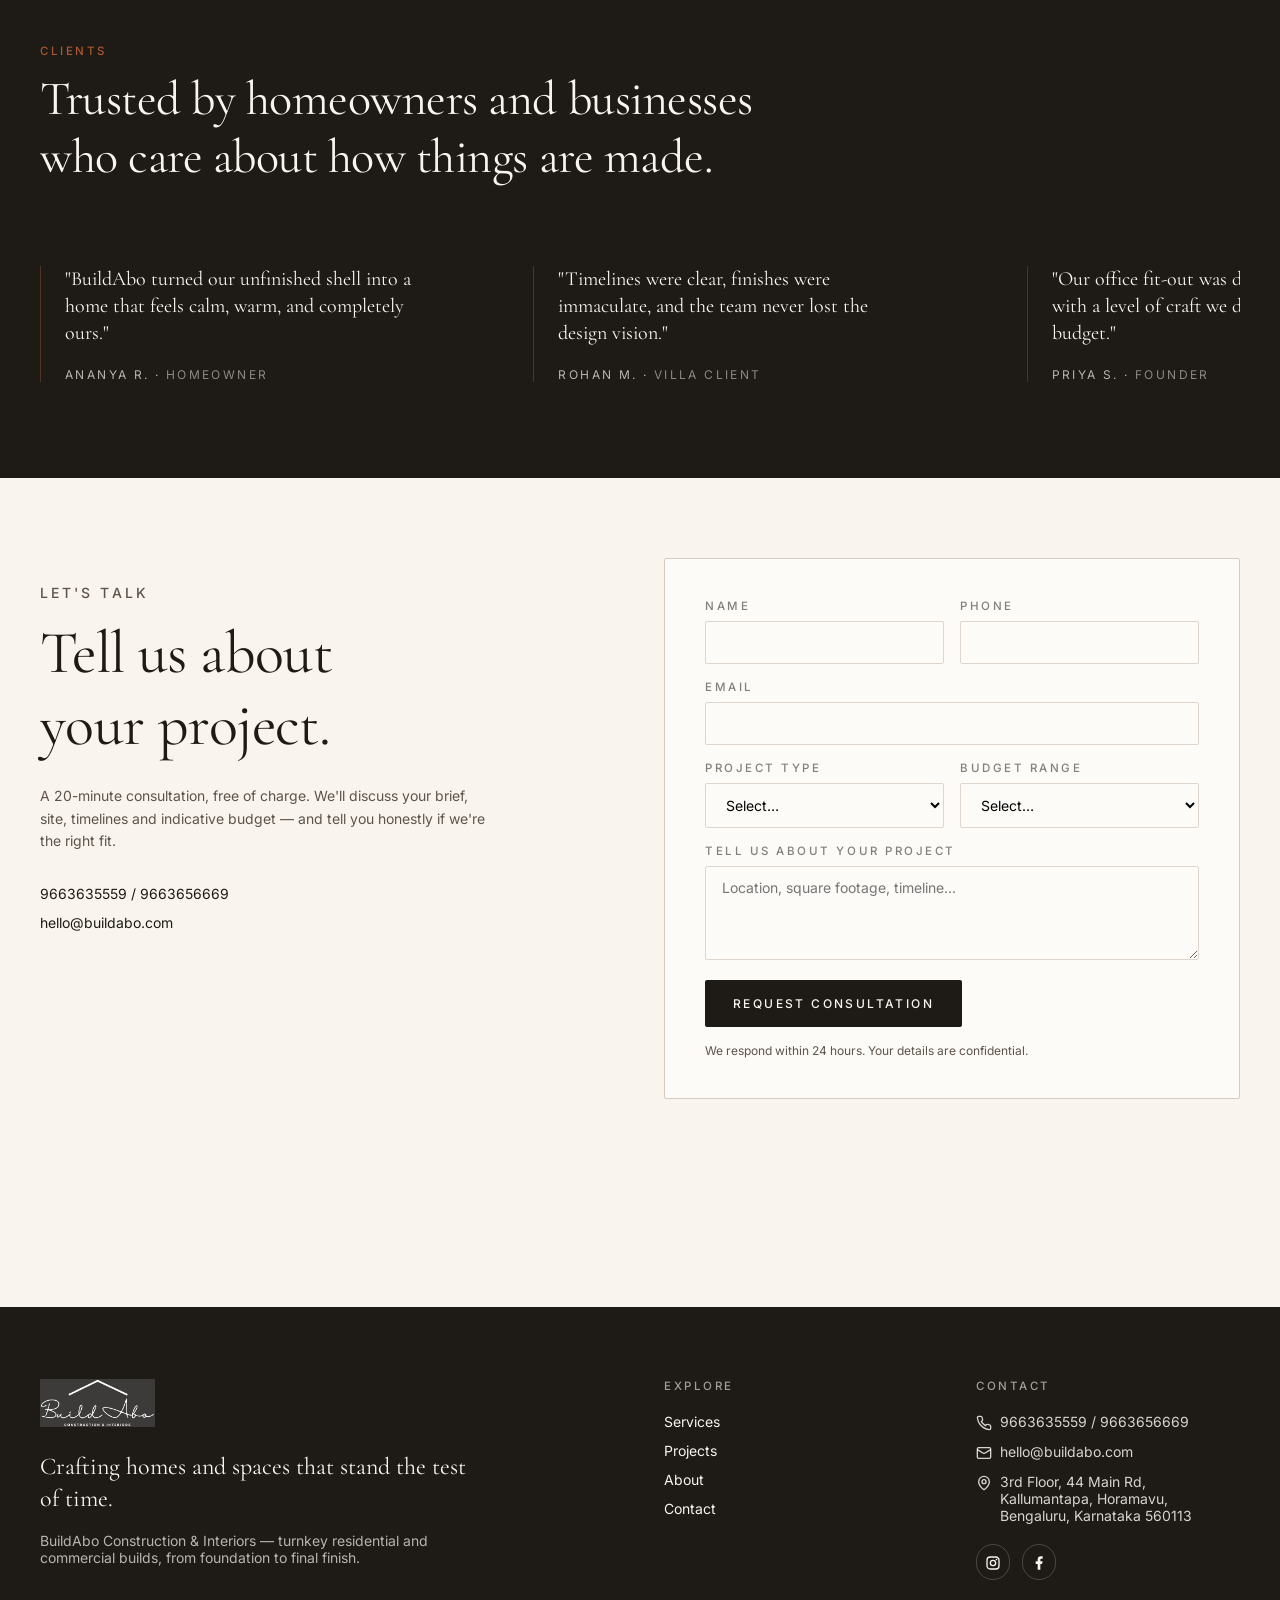
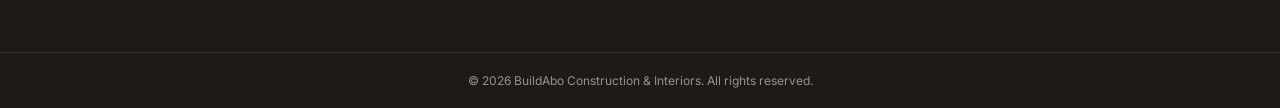
==== commit 555270e1: "Test auto deploy" ====
--- a/index.html
+++ b/index.html
@@ -171,7 +171,9 @@
                 we're the right fit.
               </p>
               <div class="cta-contacts">
-                <a href="tel:+919876543210">+91 98765 43210</a>
+                <p class="phone-line">
+                  <a href="tel:+919663635559">9663635559</a> / <a href="tel:+919663656669">9663656669</a>
+                </p>
                 <a href="mailto:hello@buildabo.com">hello@buildabo.com</a>
               </div>
             </div>
--- a/styles.css
+++ b/styles.css
@@ -129,20 +129,12 @@
 .brand {
   display: flex;
   align-items: center;
-  gap: 0.75rem;
-}
-
-.brand img {
-  height: 3rem;
-  width: 3rem;
-  border-radius: var(--radius-sm);
-  object-fit: cover;
-}
-
-.brand span {
-  font-family: var(--font-display);
-  font-size: 1.25rem;
-  letter-spacing: 0.025em;
+}
+
+.brand-logo {
+  height: 2.75rem;
+  width: auto;
+  display: block;
 }
 
 .nav-desktop {
@@ -748,6 +740,15 @@
   color: var(--accent);
 }
 
+.phone-line {
+  margin: 0;
+  white-space: nowrap;
+}
+
+.phone-line a:hover {
+  color: var(--accent);
+}
+
 .form-card {
   border: 1px solid var(--border);
   border-radius: var(--radius-sm);
@@ -855,13 +856,10 @@
   padding-block: 4.5rem;
 }
 
-.footer-brand img {
-  height: 3.5rem;
-  width: 3.5rem;
-  border-radius: var(--radius-sm);
-  object-fit: cover;
-  background: color-mix(in oklch, var(--primary-foreground) 5%, transparent);
-  padding: 0.25rem;
+.footer-logo {
+  height: 3rem;
+  width: auto;
+  display: block;
 }
 
 .footer-brand .tagline {
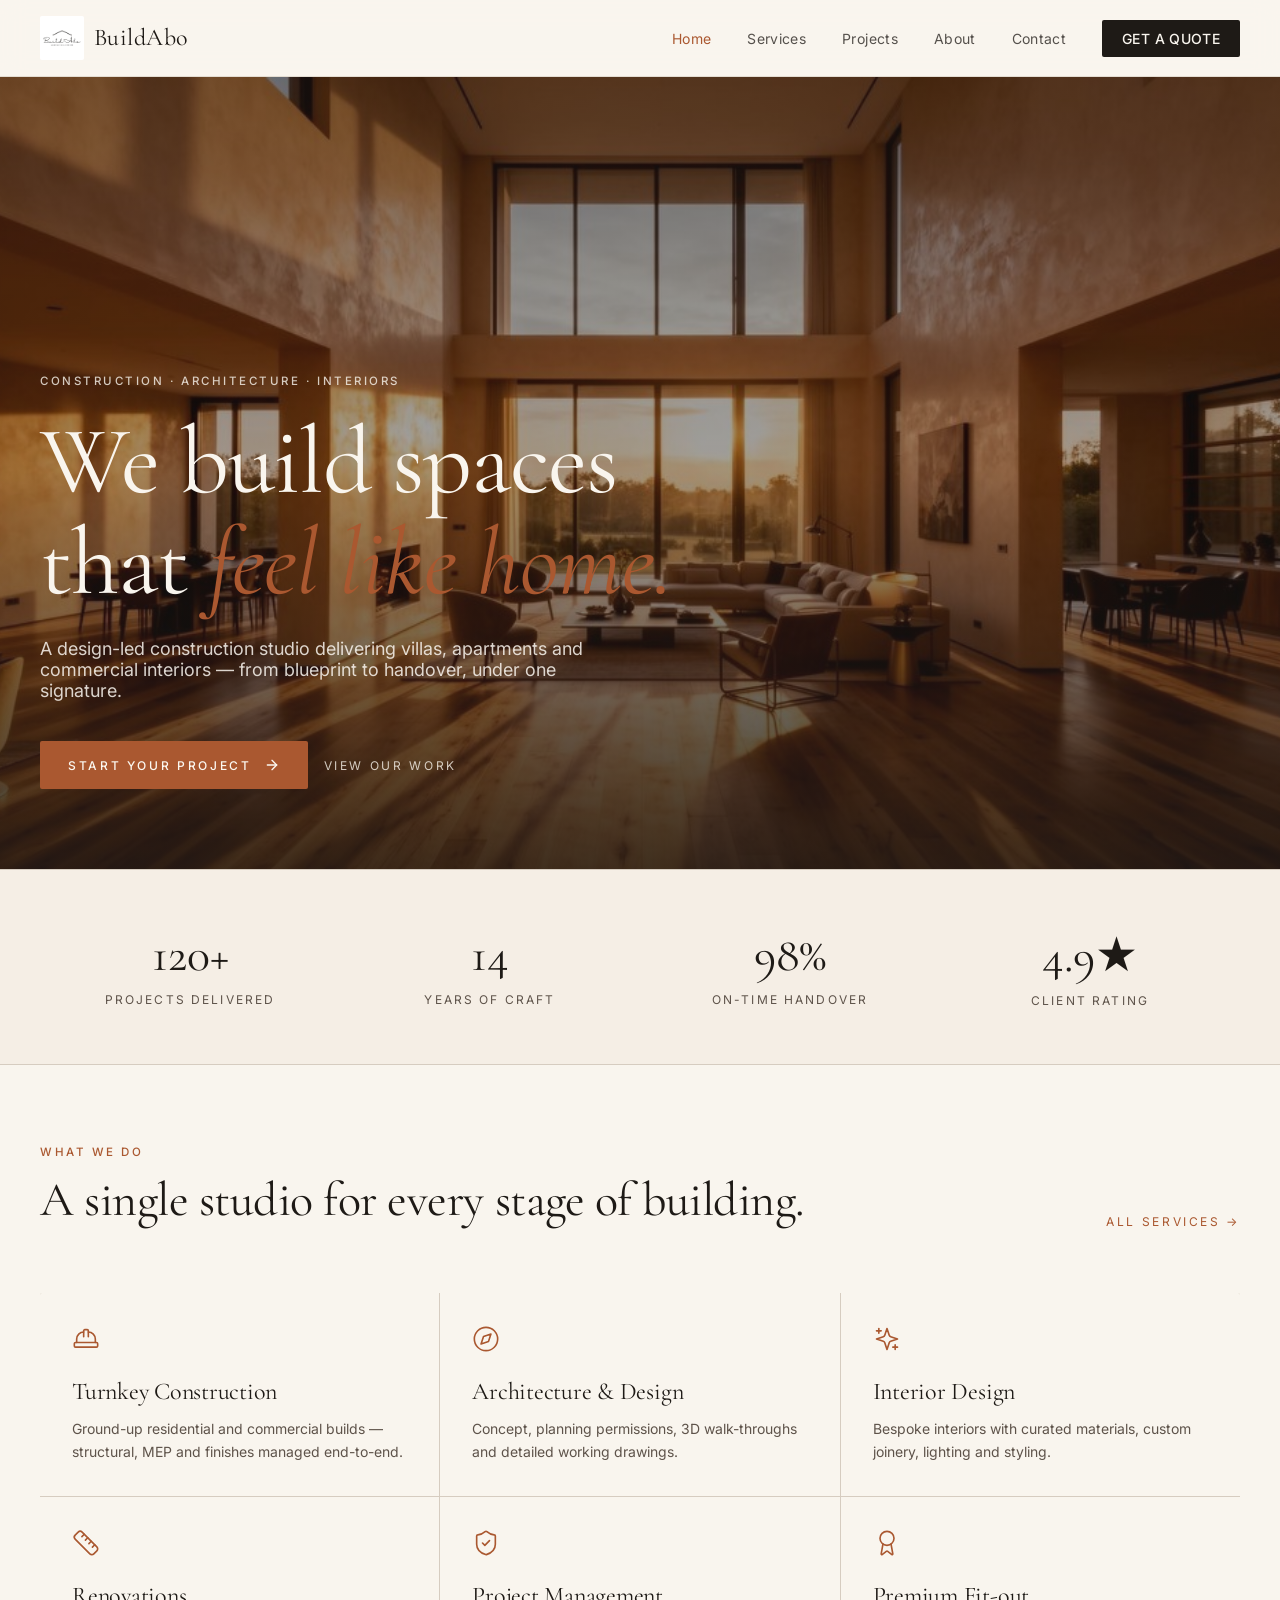
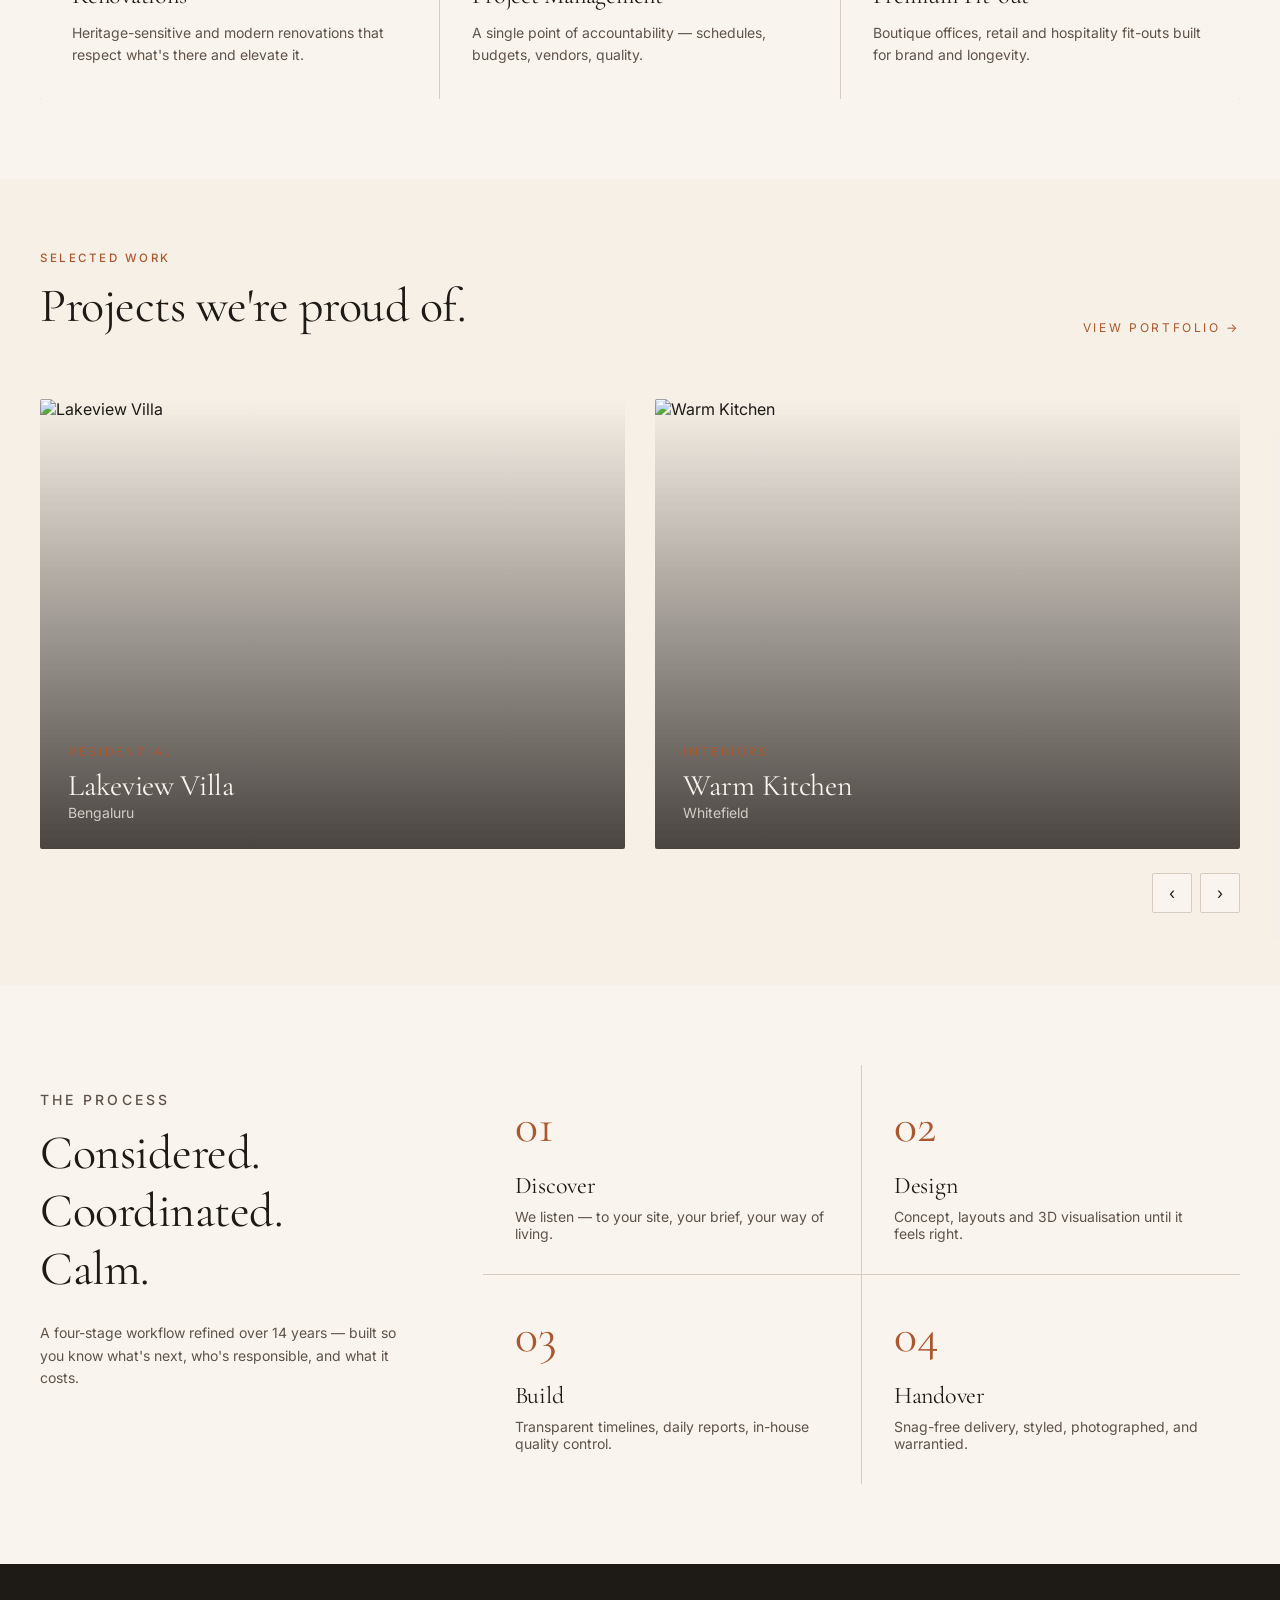
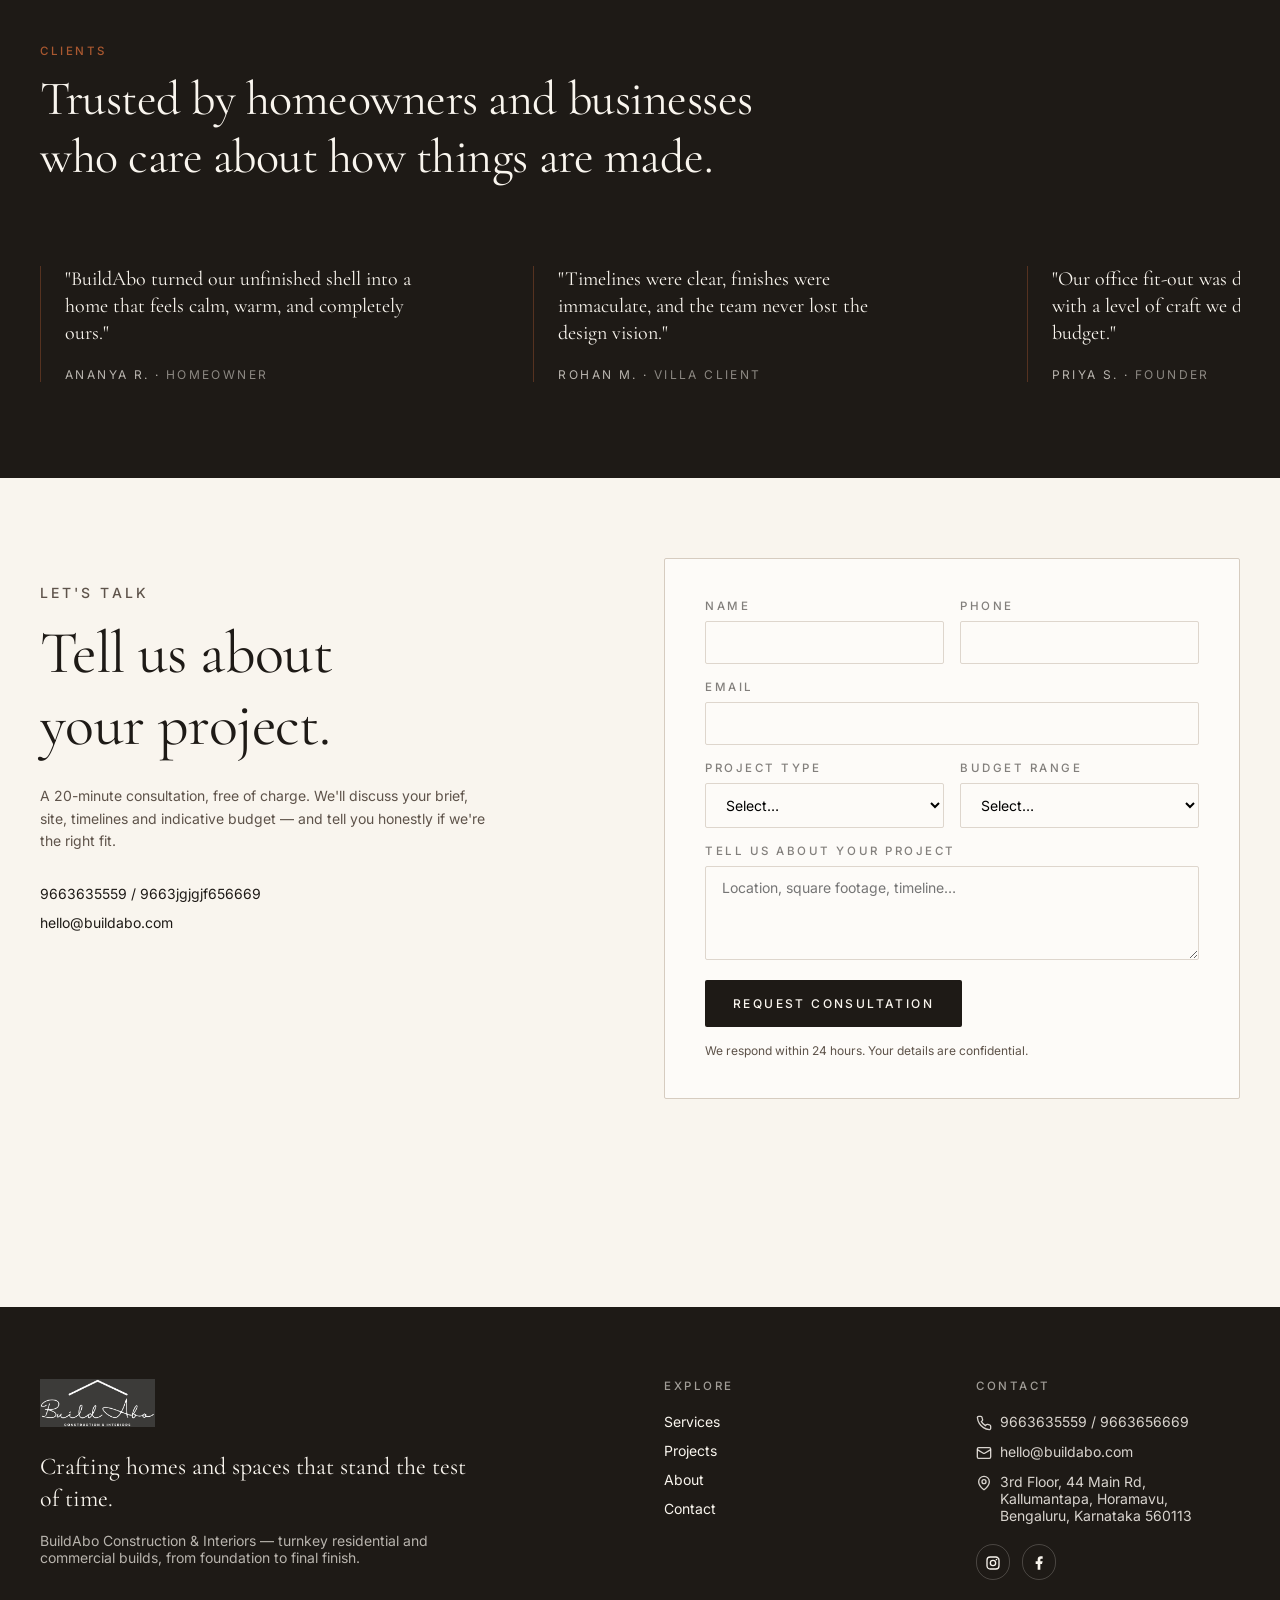
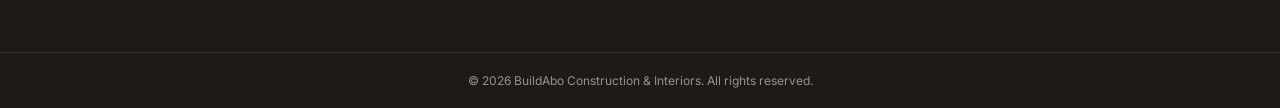
==== commit 3cc011aa: "Test auto deploy" ====
--- a/index.html
+++ b/index.html
@@ -172,7 +172,7 @@
               </p>
               <div class="cta-contacts">
                 <p class="phone-line">
-                  <a href="tel:+919663635559">9663635559</a> / <a href="tel:+919663656669">9663656669</a>
+                  <a href="tel:+919663635559">9663635559</a> / <a href="tel:+919663656669">9663jgjgjf656669</a>
                 </p>
                 <a href="mailto:hello@buildabo.com">hello@buildabo.com</a>
               </div>
--- a/styles.css
+++ b/styles.css
@@ -129,12 +129,35 @@
 .brand {
   display: flex;
   align-items: center;
-}
-
-.brand-logo {
+  gap: 0.625rem;
+}
+
+.brand-mark-wrap {
+  flex-shrink: 0;
+  display: grid;
+  place-items: center;
+  width: 2.75rem;
   height: 2.75rem;
-  width: auto;
+  background: #fff;
+  border-radius: var(--radius-sm);
+  overflow: hidden;
+  padding: 0.2rem;
+}
+
+.brand-mark-img {
+  width: 100%;
+  height: 100%;
+  object-fit: contain;
   display: block;
+}
+
+.brand-name {
+  font-family: var(--font-display);
+  font-size: clamp(1.25rem, 4vw, 1.5rem);
+  letter-spacing: 0.02em;
+  color: var(--foreground);
+  line-height: 1;
+  white-space: nowrap;
 }
 
 .nav-desktop {
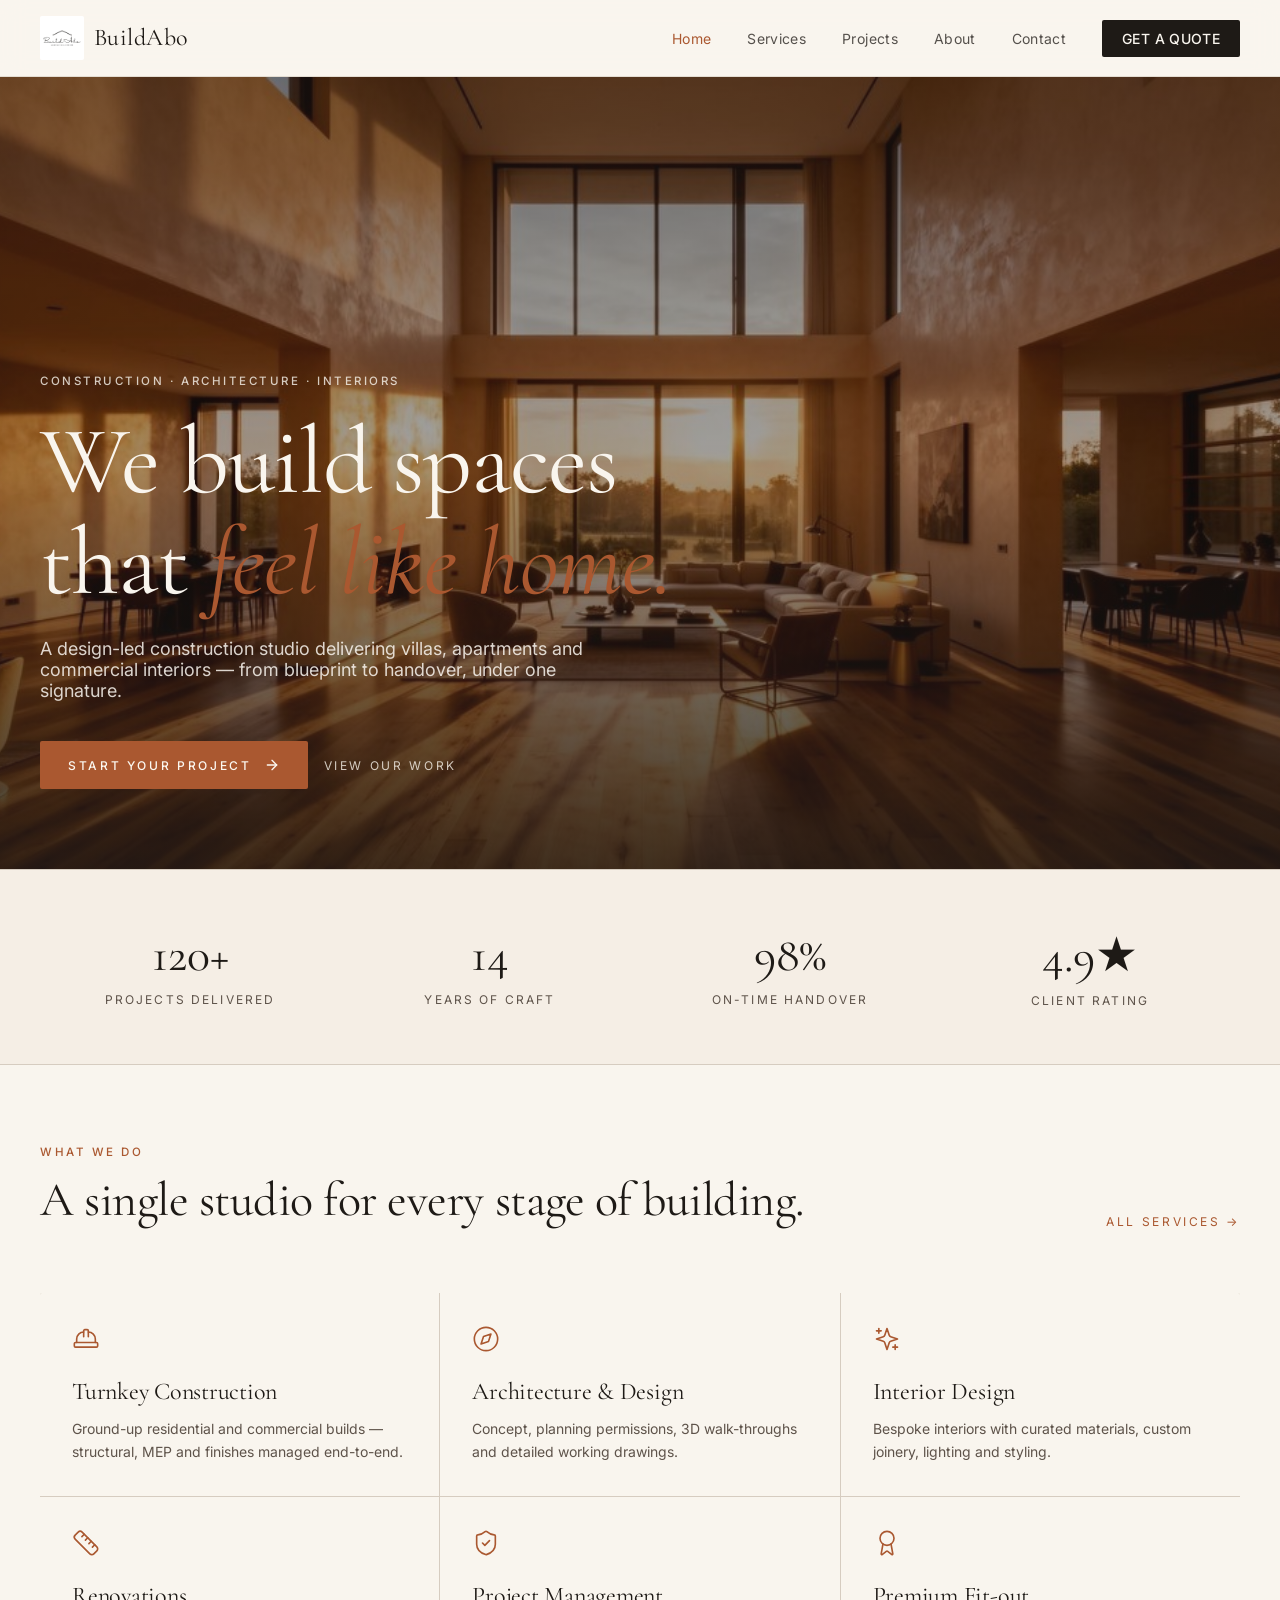
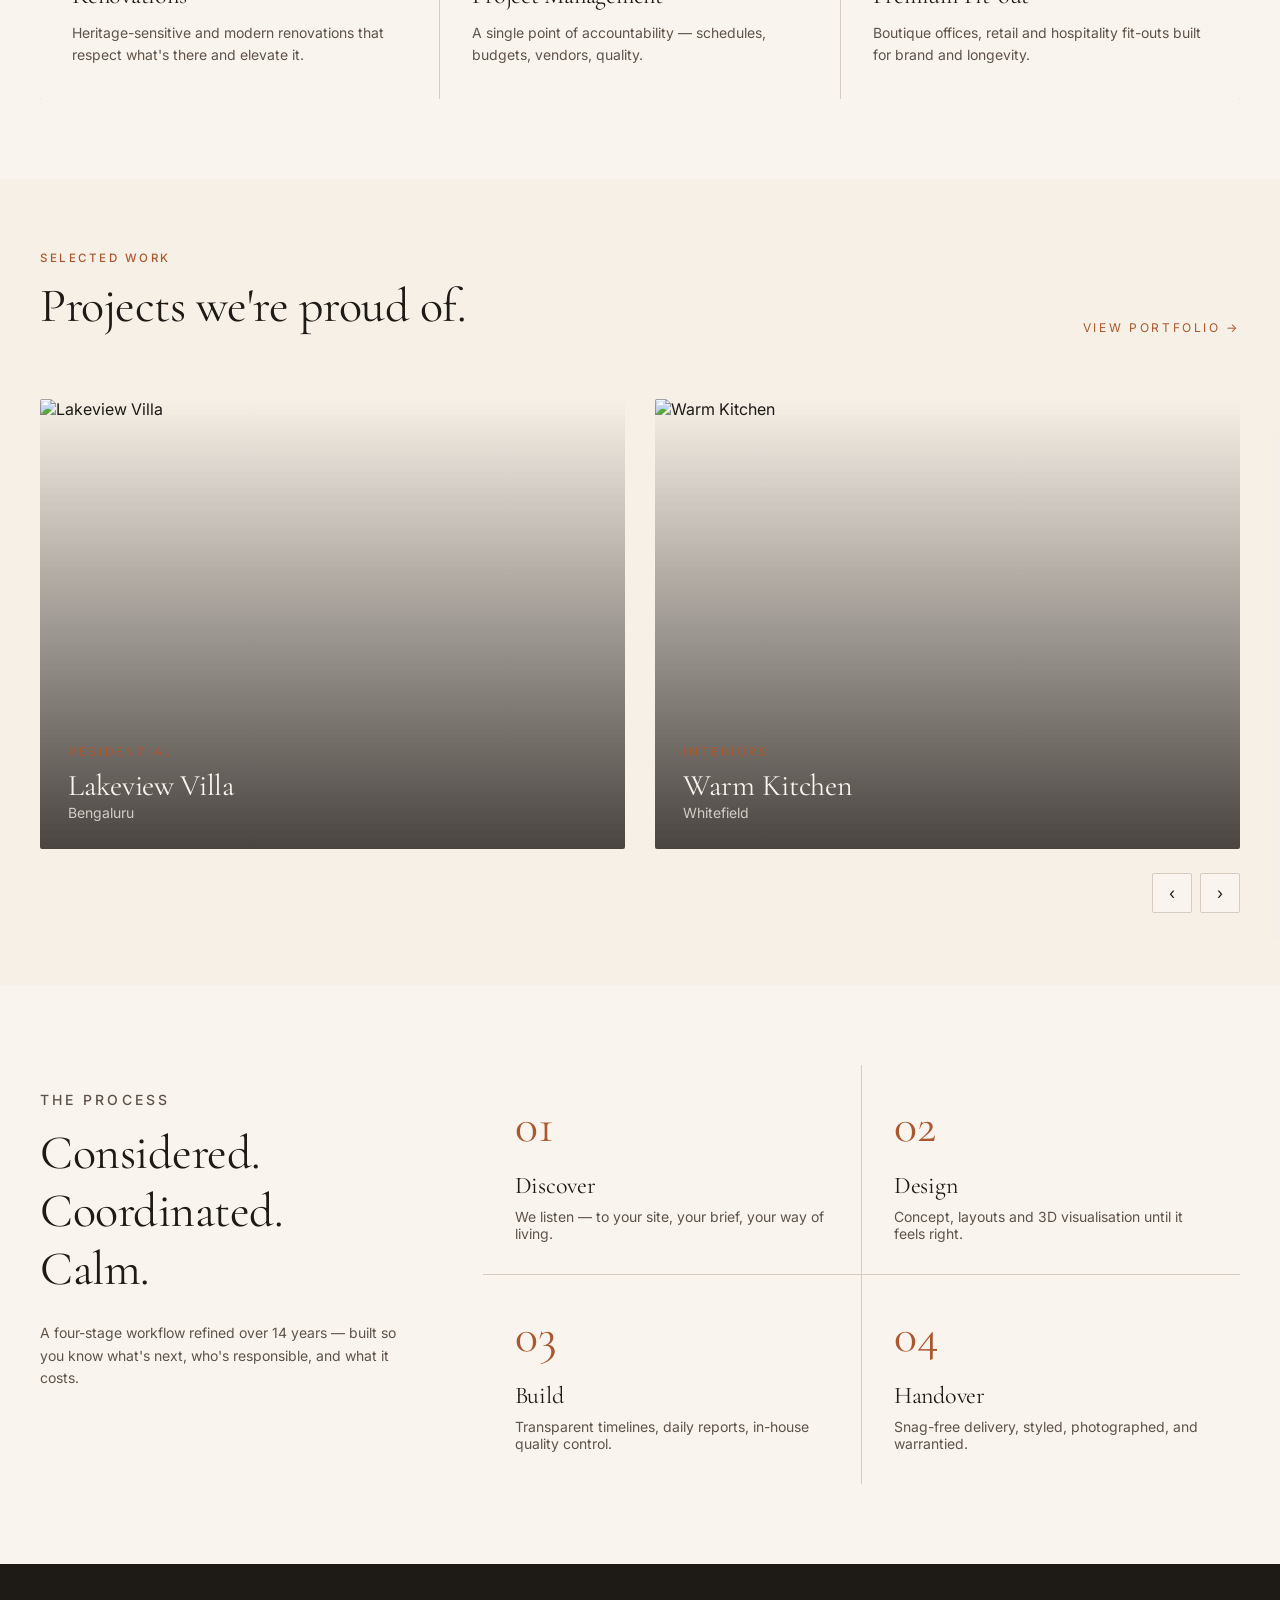
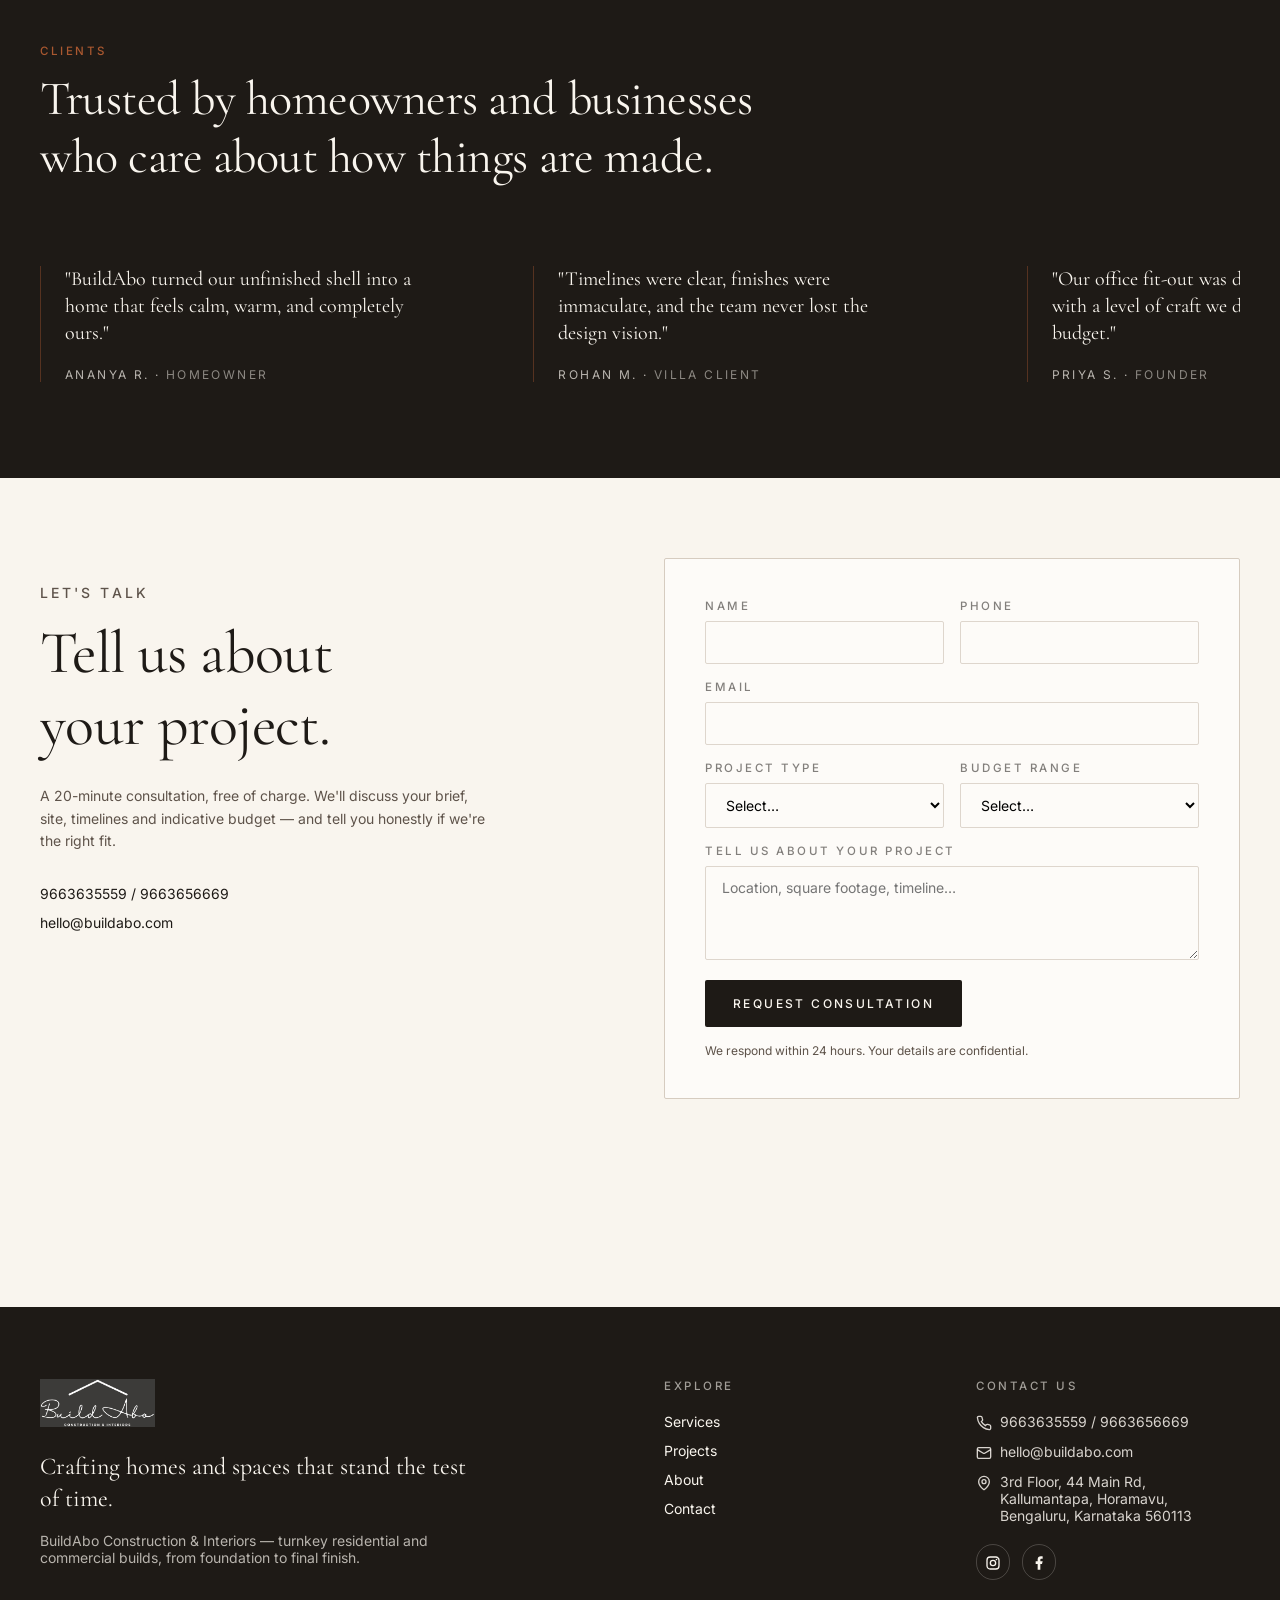
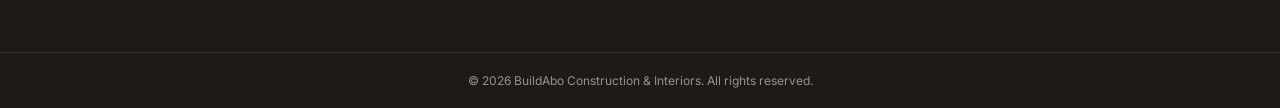
==== commit 0595db04: "Test auto deploy" ====
--- a/index.html
+++ b/index.html
@@ -172,7 +172,7 @@
               </p>
               <div class="cta-contacts">
                 <p class="phone-line">
-                  <a href="tel:+919663635559">9663635559</a> / <a href="tel:+919663656669">9663jgjgjf656669</a>
+                  <a href="tel:+919663635559">9663635559</a> / <a href="tel:+919663656669">9663656669</a>
                 </p>
                 <a href="mailto:hello@buildabo.com">hello@buildabo.com</a>
               </div>
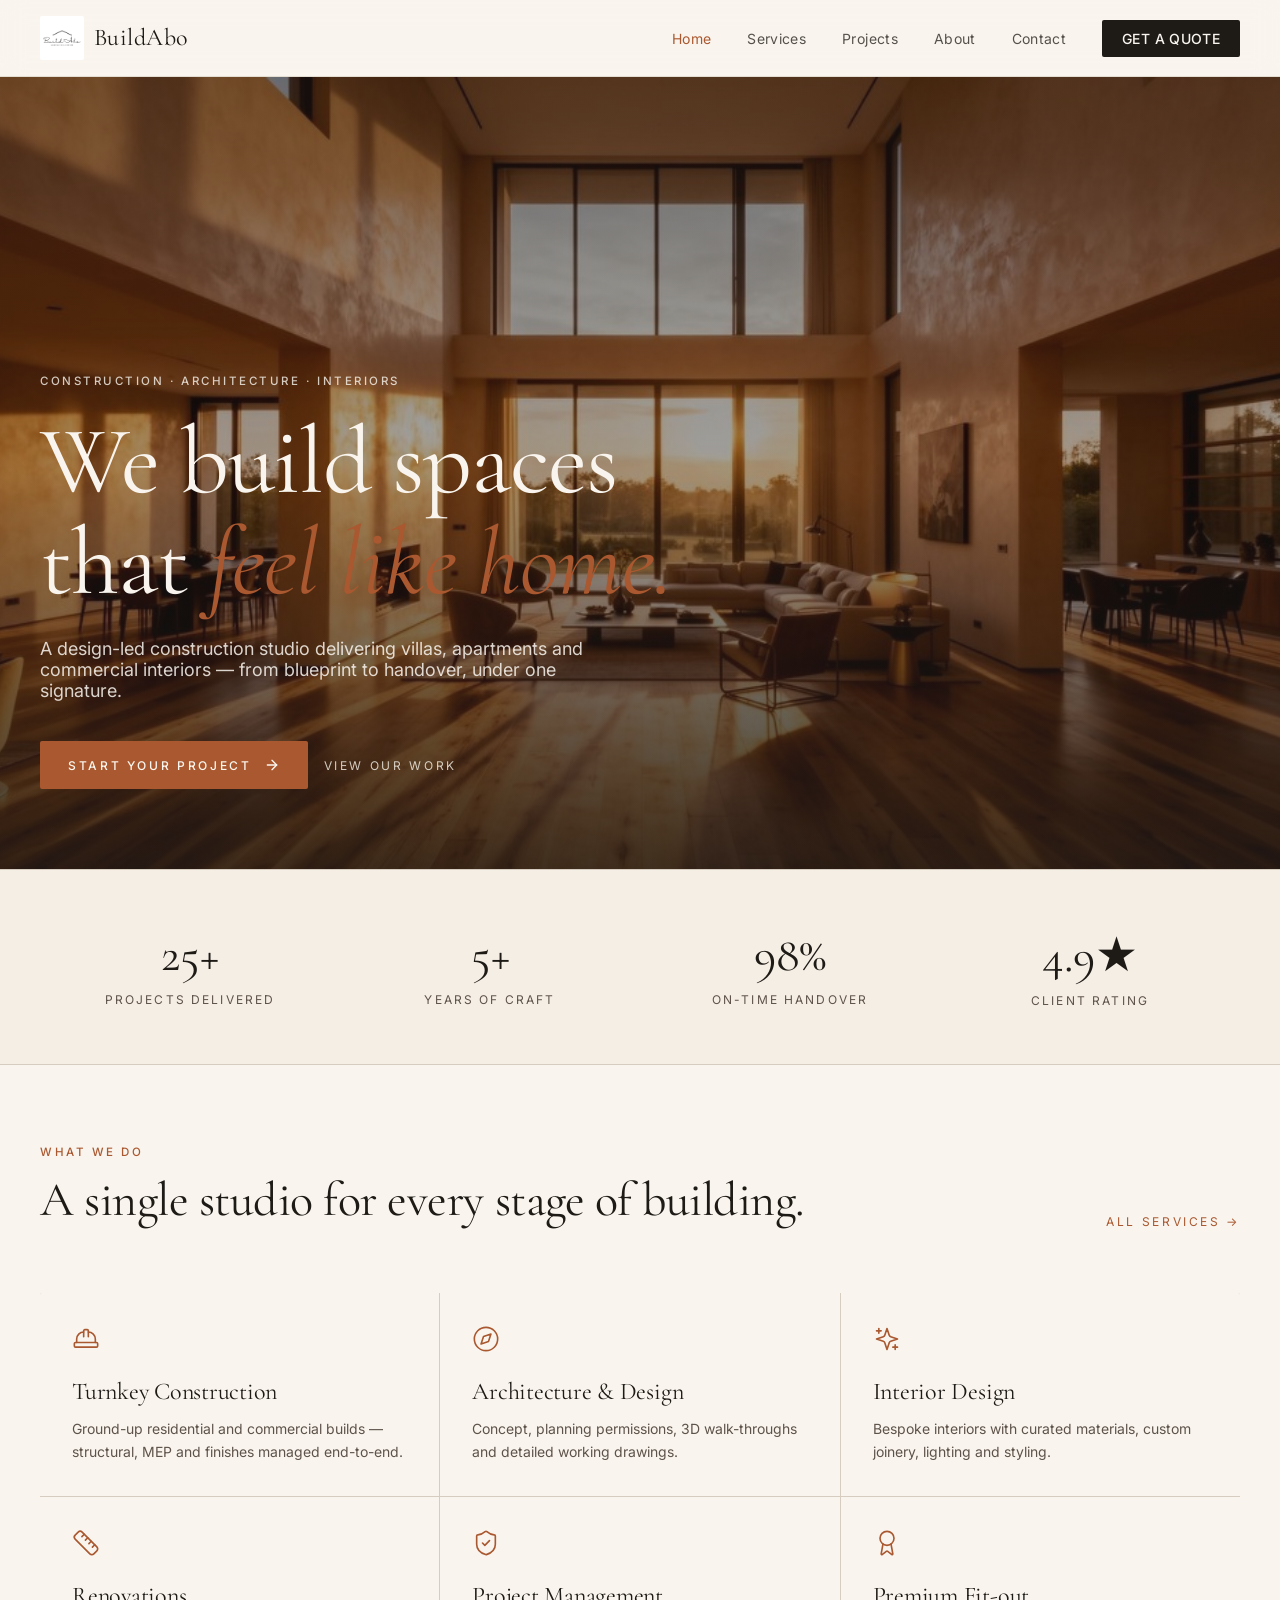
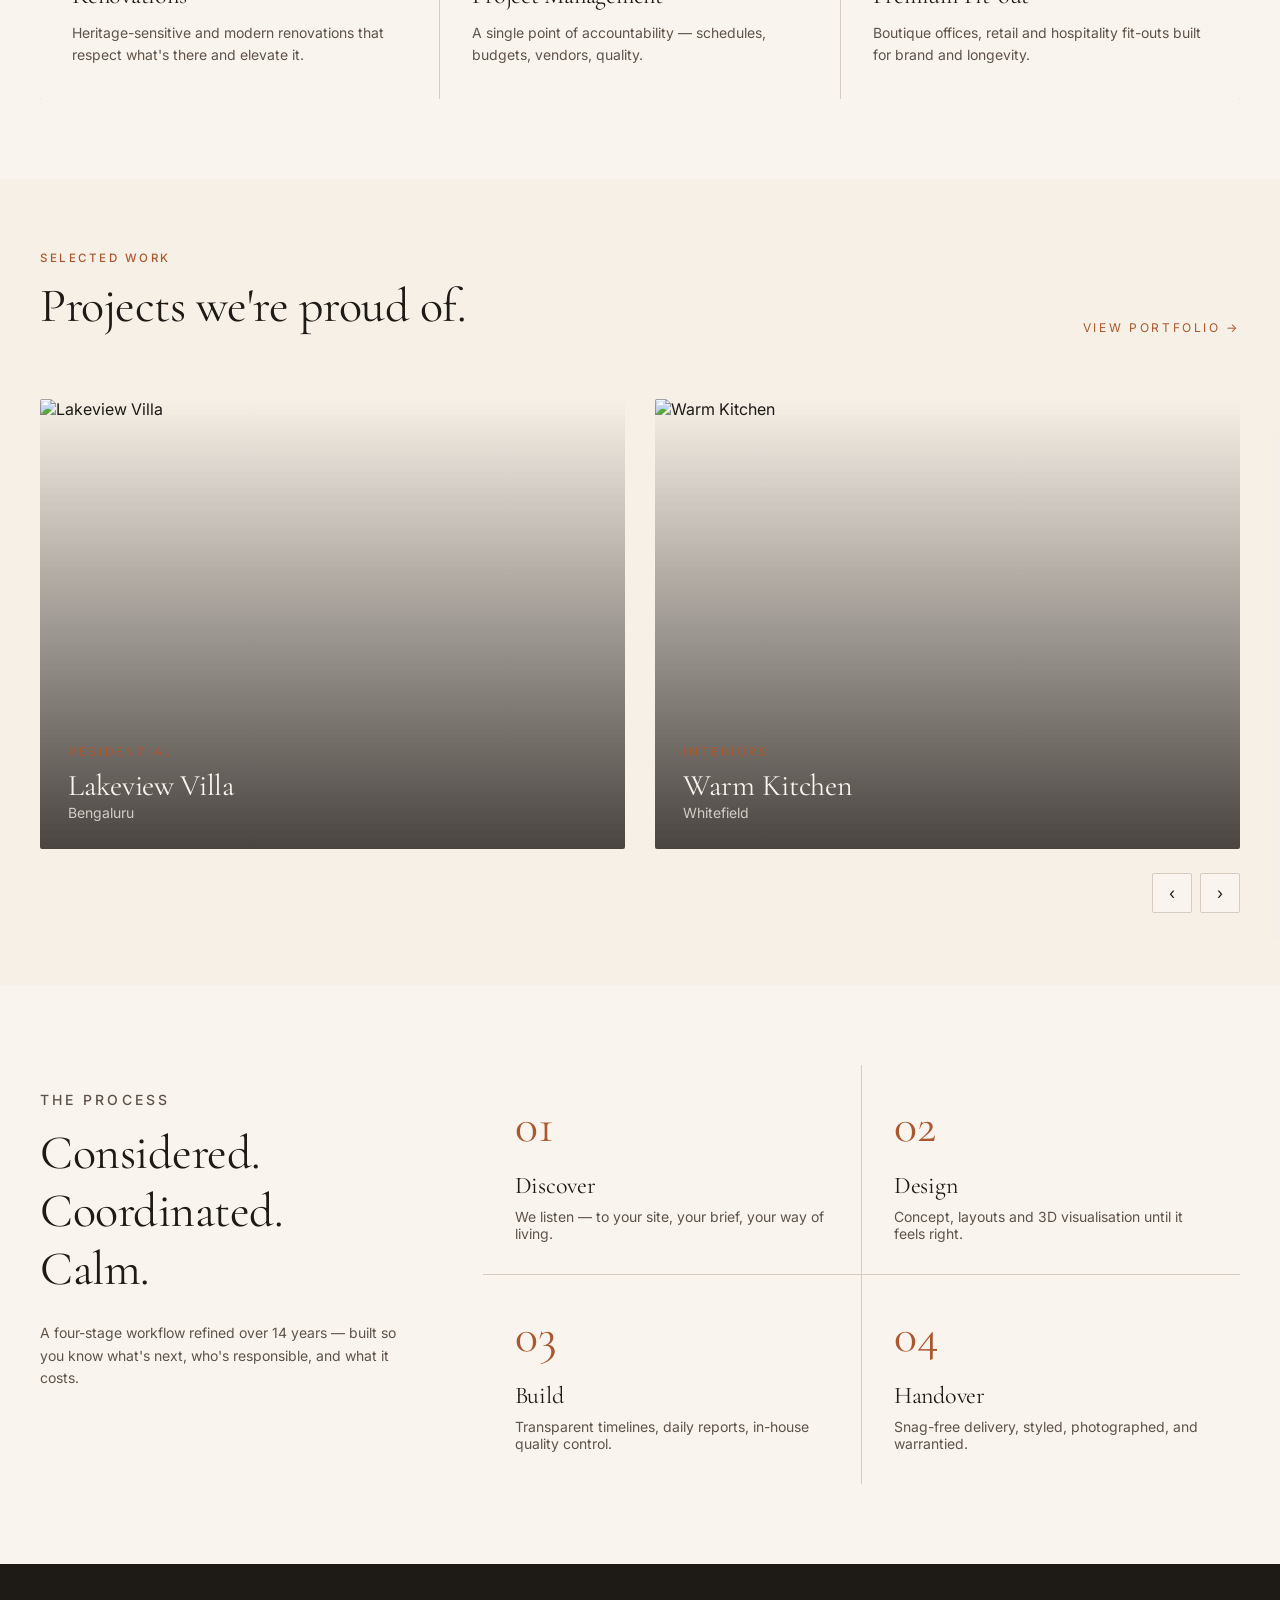
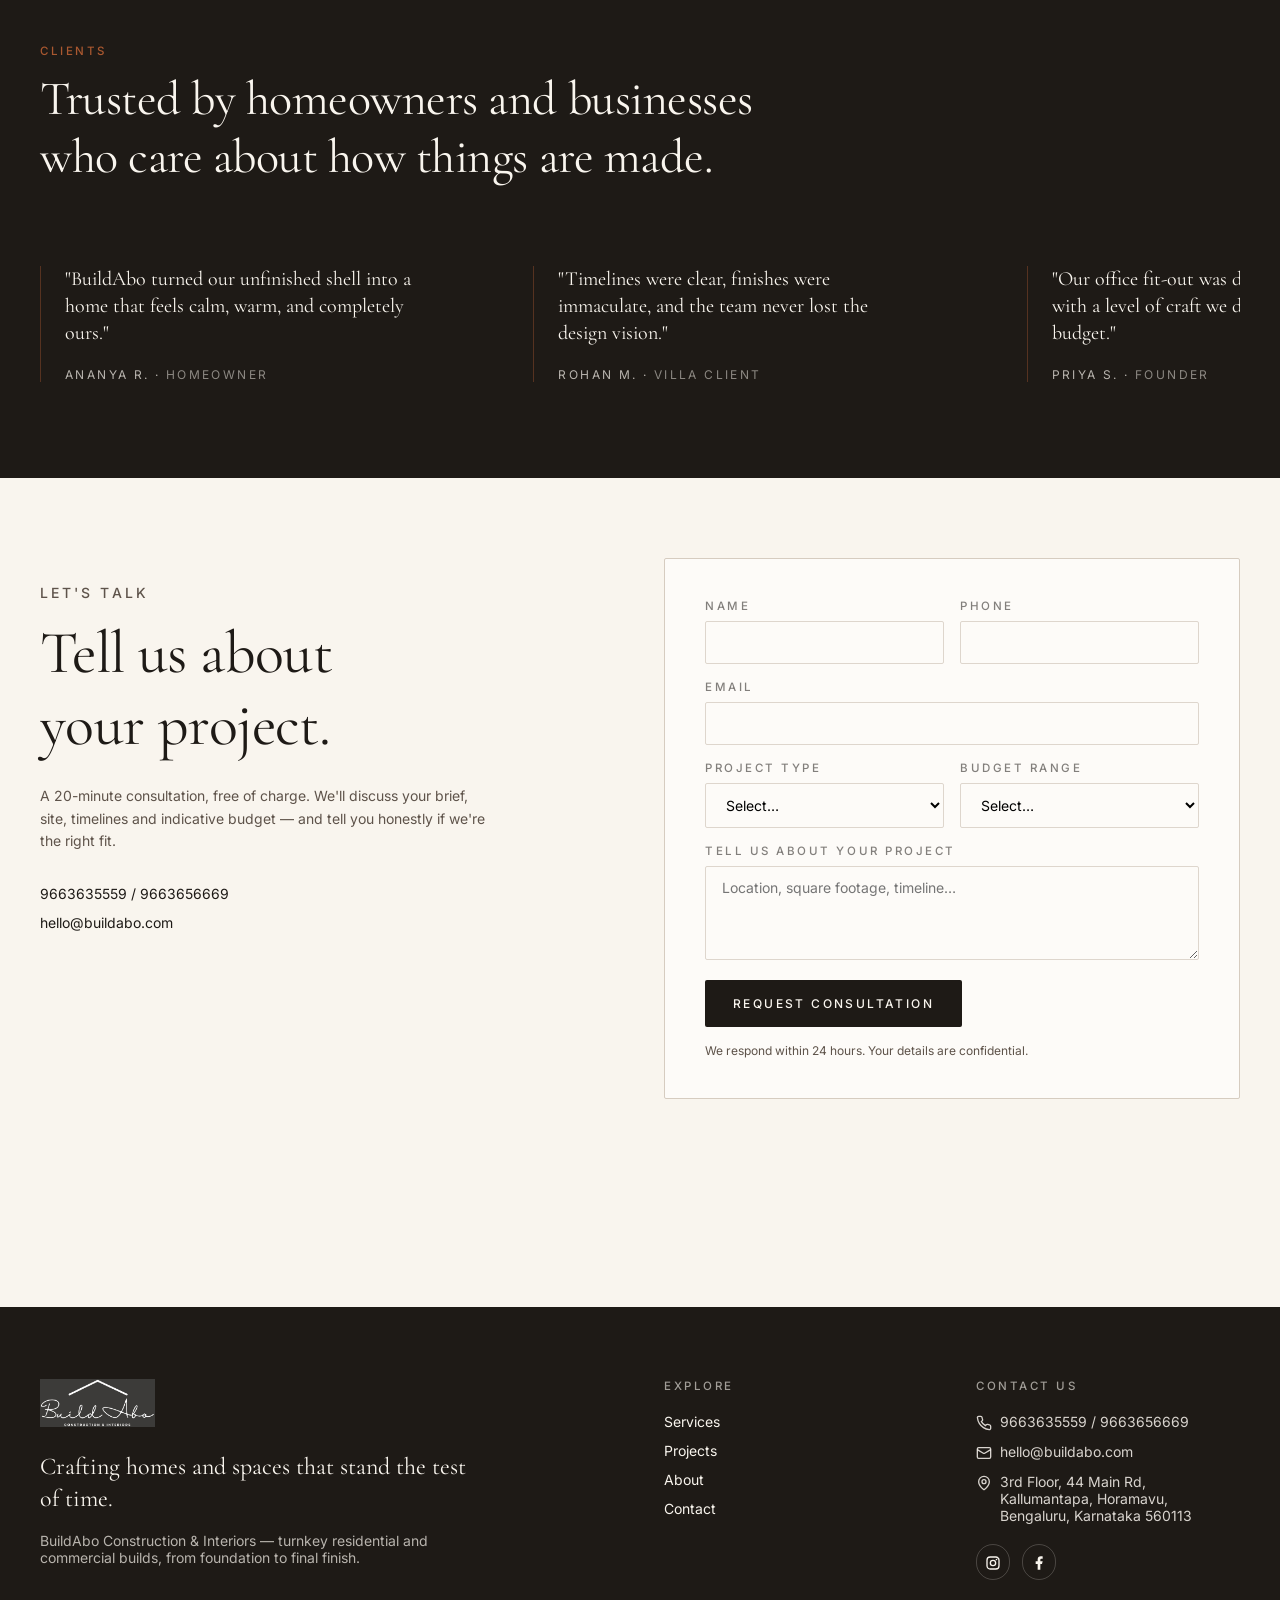
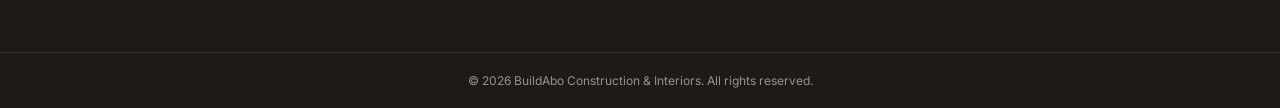
==== commit 72b6c268: "Test auto deploy" ====
--- a/index.html
+++ b/index.html
@@ -51,11 +51,11 @@
         <section class="trust">
           <div class="container trust-grid">
             <div class="trust-item">
-              <div class="trust-value">120+</div>
+              <div class="trust-value">25+</div>
               <div class="trust-label">Projects delivered</div>
             </div>
             <div class="trust-item">
-              <div class="trust-value">14</div>
+              <div class="trust-value">5+</div>
               <div class="trust-label">Years of craft</div>
             </div>
             <div class="trust-item">
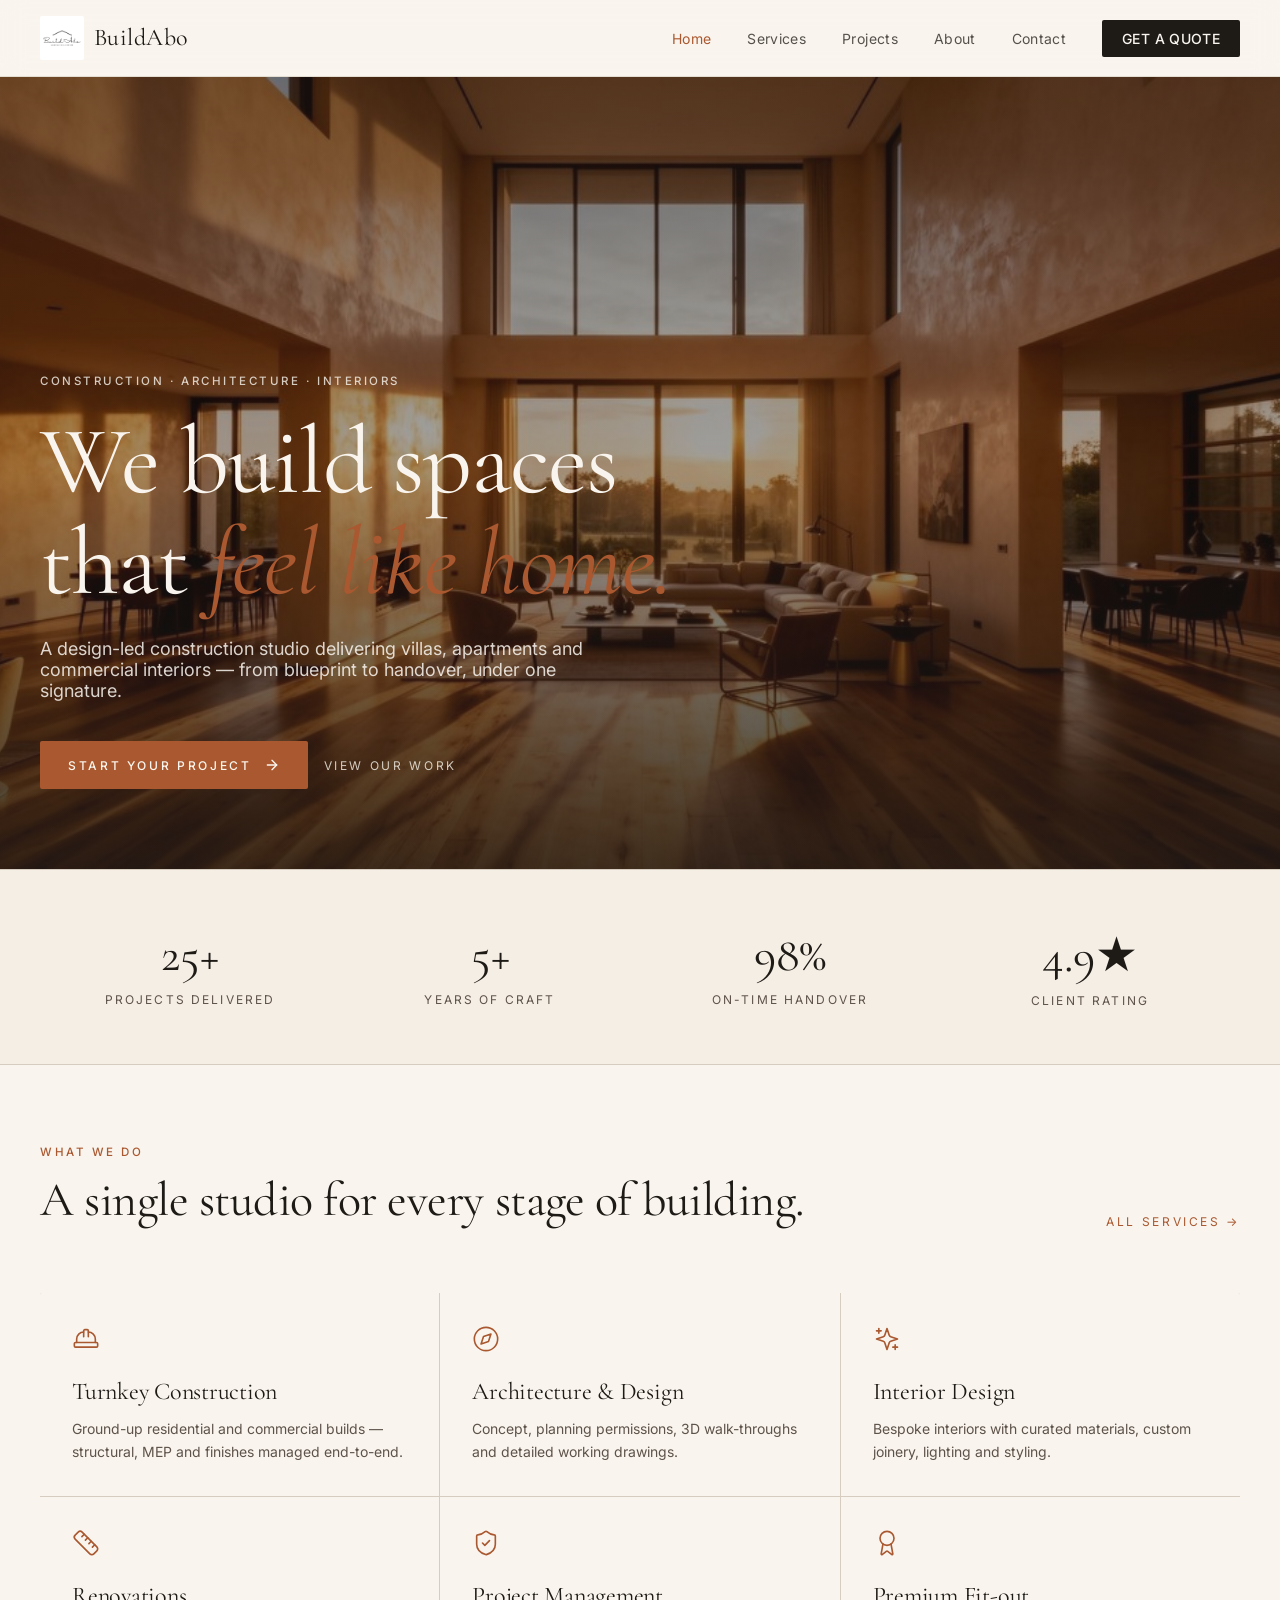
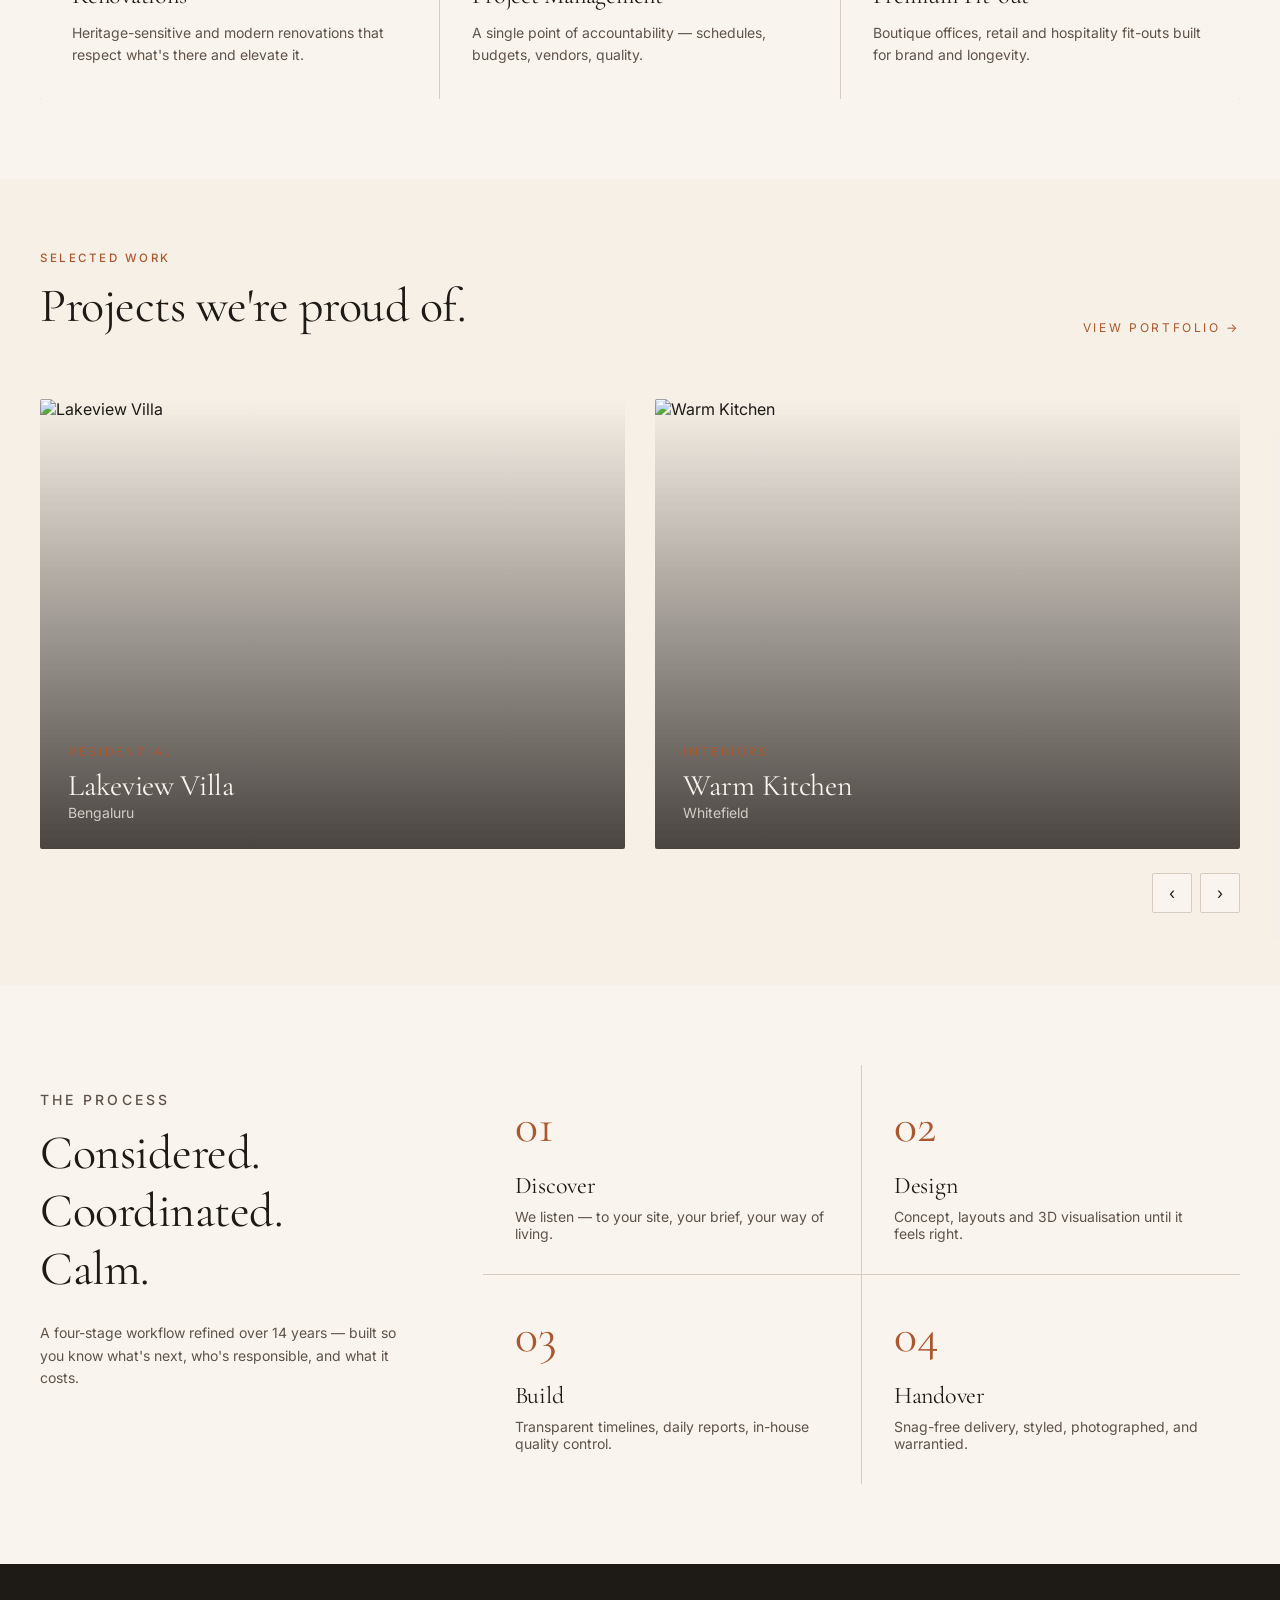
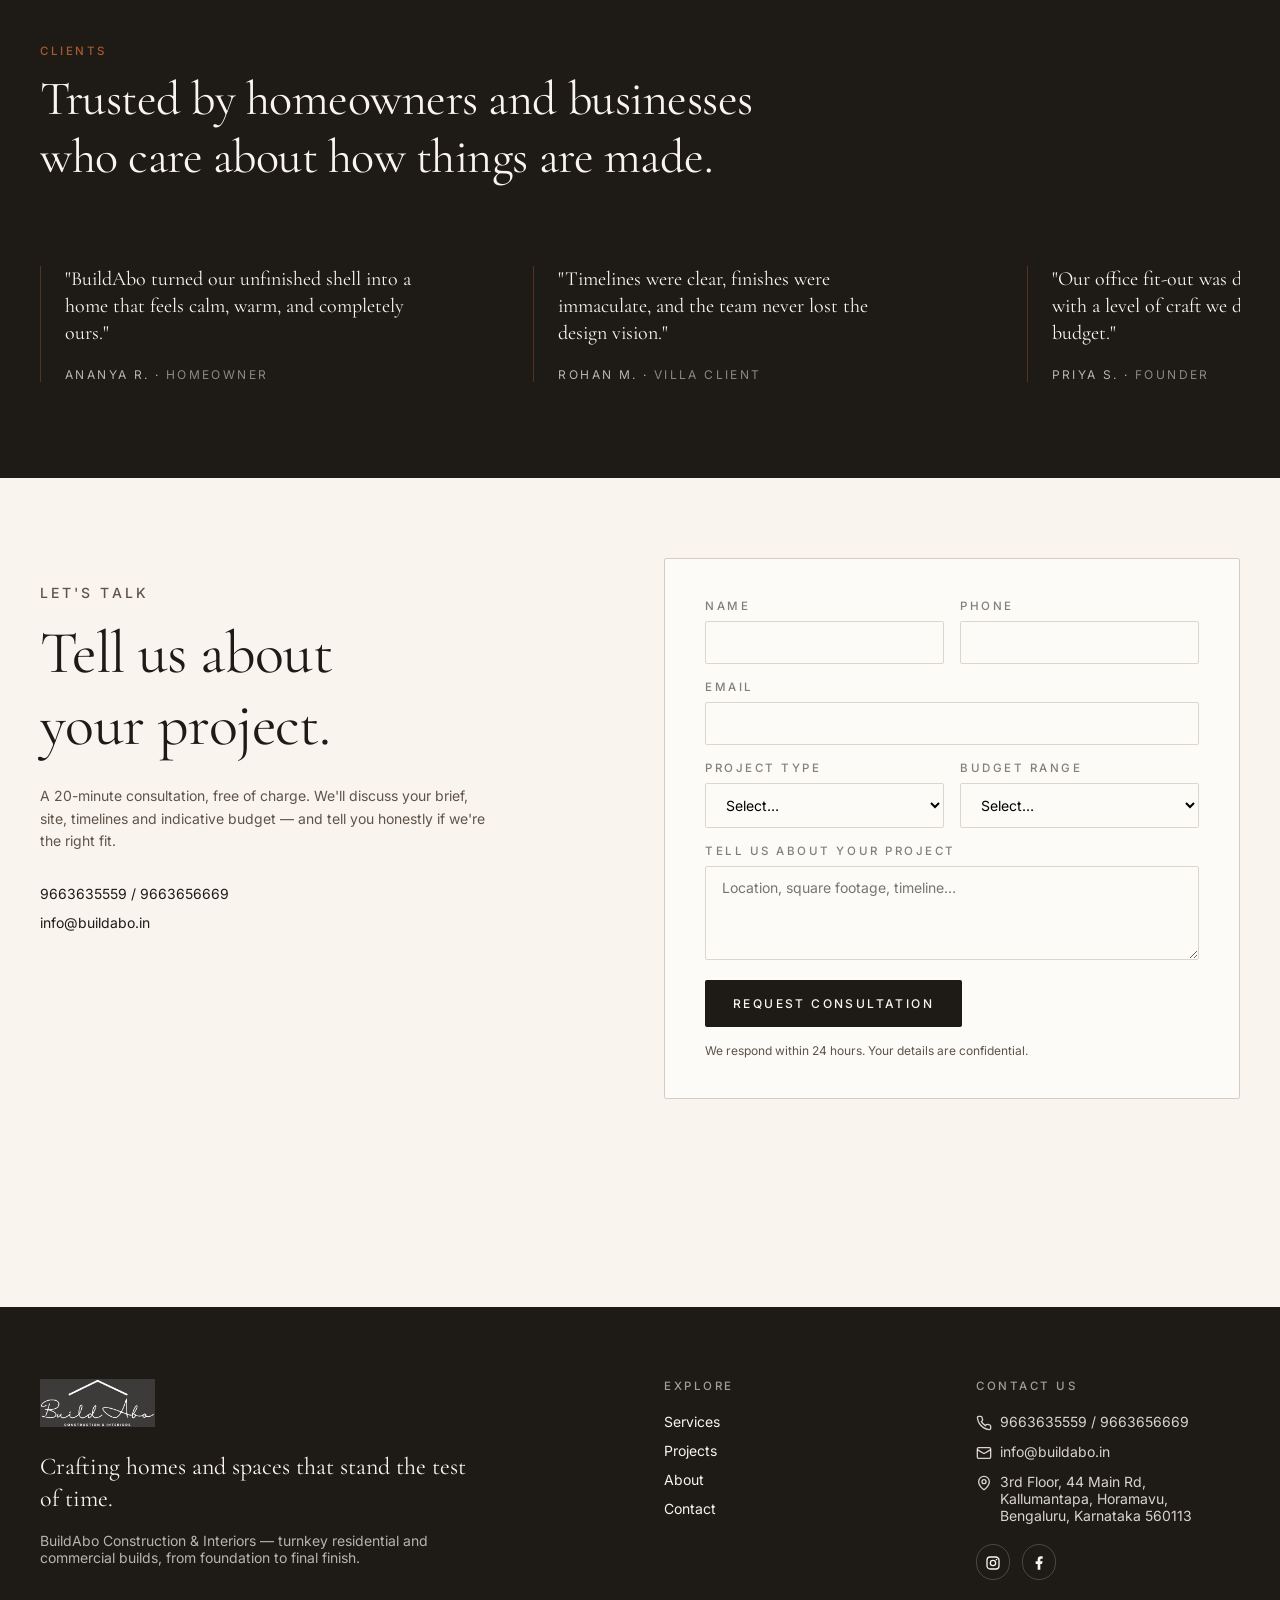
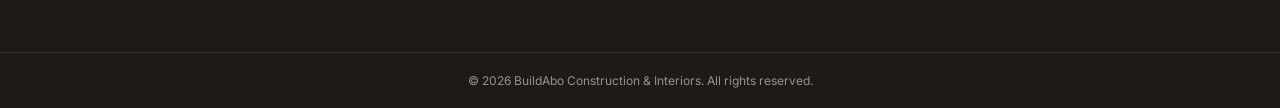
==== commit 4a0220df: "Test auto deploy" ====
--- a/index.html
+++ b/index.html
@@ -174,7 +174,7 @@
                 <p class="phone-line">
                   <a href="tel:+919663635559">9663635559</a> / <a href="tel:+919663656669">9663656669</a>
                 </p>
-                <a href="mailto:hello@buildabo.com">hello@buildabo.com</a>
+                <a href="mailto:info@buildabo.in">info@buildabo.in</a>
               </div>
             </div>
             <div class="form-card">
